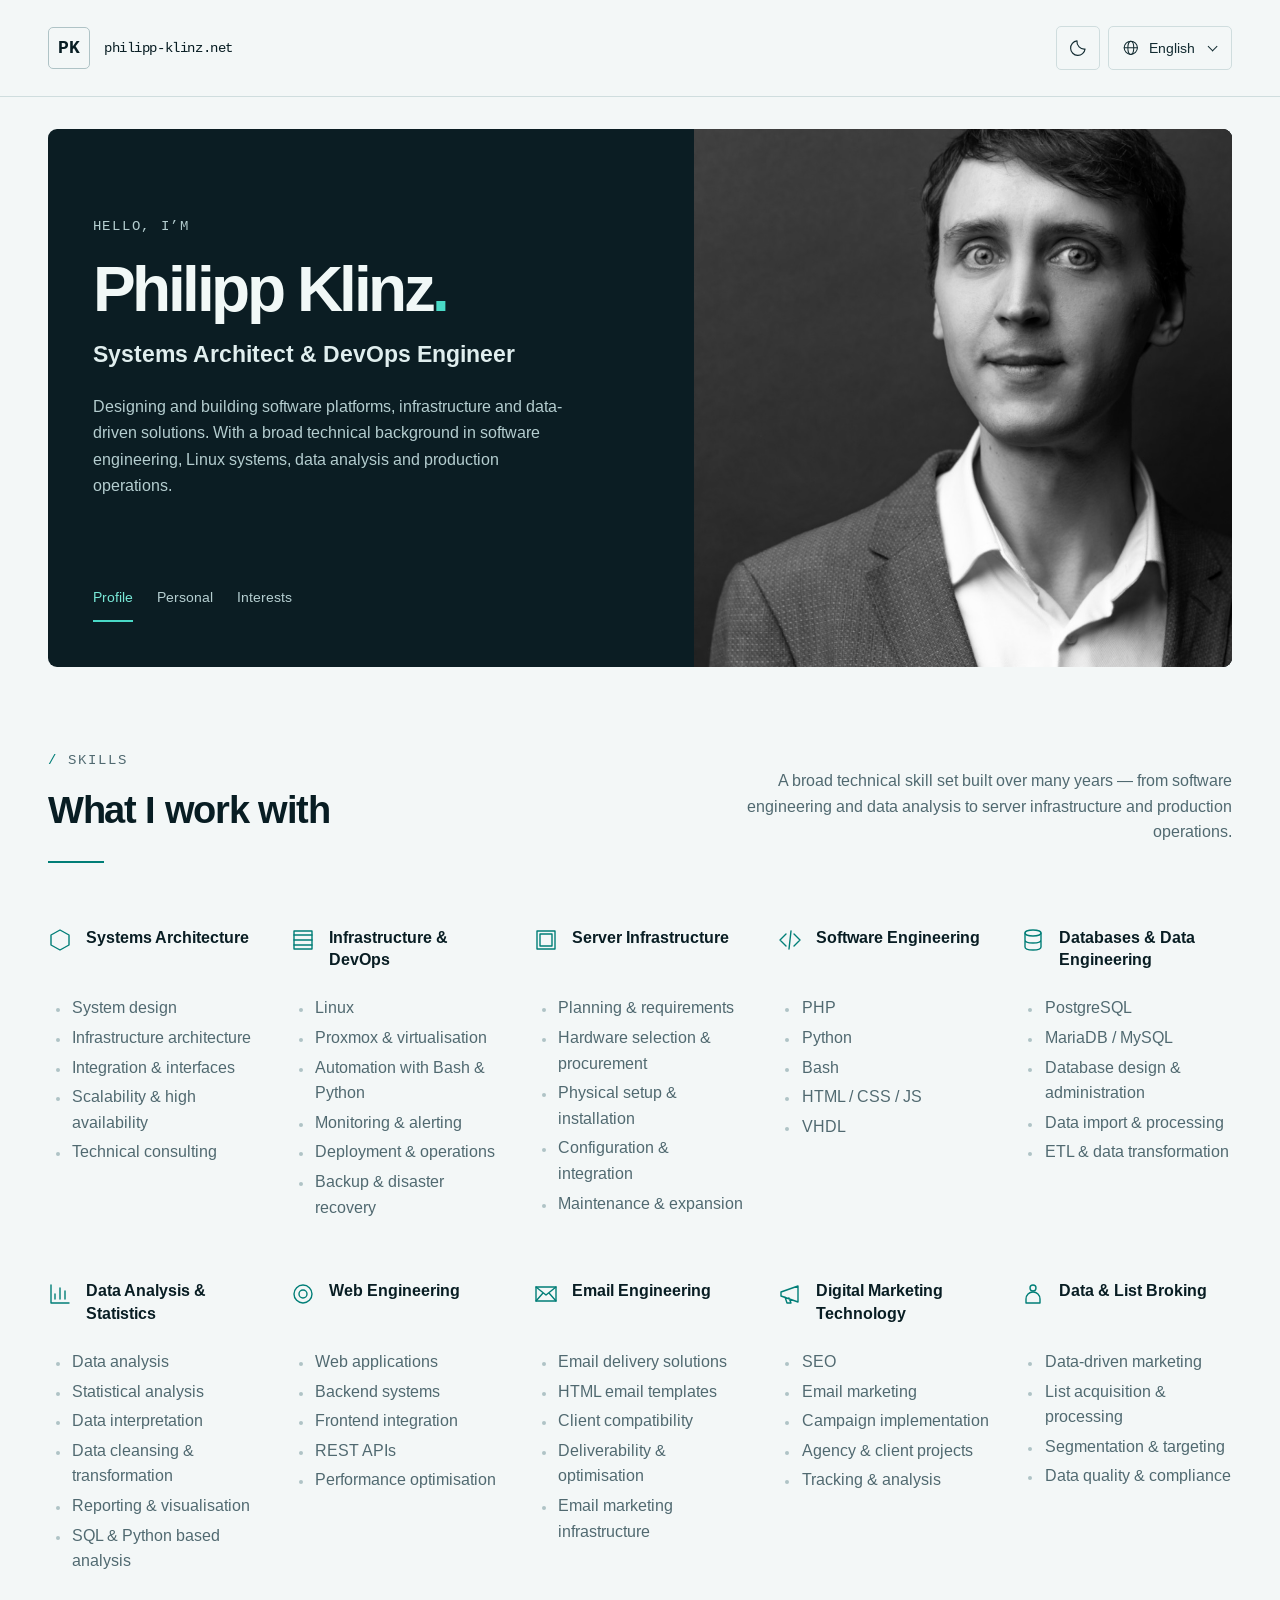
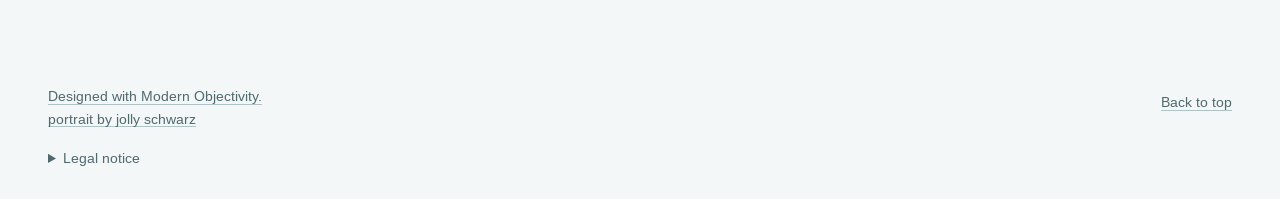
==== index.html @ 78b8dabd "Add private website disclosure and obfuscated contact email" ====
<!doctype html>
<html lang="en">
<head><meta charset="utf-8">
<meta name="viewport" content="width=device-width, initial-scale=1">
<meta name="color-scheme" content="light dark">
<title>Philipp Klinz — Skills &amp; interests</title>
<meta name="description" content="Philipp Klinz: systems architecture, software engineering, infrastructure, data and digital marketing. Skills and favourite books.">
<link rel="canonical" href="https://philipp-klinz.net/">
<link rel="alternate" hreflang="en" href="https://philipp-klinz.net/">
<link rel="alternate" hreflang="de" href="https://philipp-klinz.net/de/">
<link rel="alternate" hreflang="pl" href="https://philipp-klinz.net/pl/">
<link rel="alternate" hreflang="x-default" href="https://philipp-klinz.net/">
<meta property="og:type" content="website">
<meta property="og:title" content="Philipp Klinz — Skills &amp; interests">
<meta property="og:description" content="Philipp Klinz: systems architecture, software engineering, infrastructure, data and digital marketing. Skills and favourite books.">
<meta property="og:url" content="https://philipp-klinz.net/">
<meta property="og:image" content="https://philipp-klinz.net/assets/philipp-klinz.jpg">
<meta property="og:image:alt" content="Portrait of Philipp Klinz">
<link rel="icon" href="./assets/favicon.svg" type="image/svg+xml">
<script src="./assets/theme.86b8b26d1b50d1f6.js"></script>
<link rel="preload" href="./assets/fonts/LiberationSansWeb-Regular.latin.woff2" as="font" type="font/woff2" crossorigin>
<link rel="preload" href="./assets/fonts/LiberationSansWeb-Bold.latin.woff2" as="font" type="font/woff2" crossorigin>
<link rel="stylesheet" href="./assets/fonts/fonts.css">
<link rel="stylesheet" href="./assets/modern-objectivity.css">
<link rel="stylesheet" href="./assets/site.30e2d4eeaf09cd53.css"></head>
<body id="top">
<a class="skip-link" href="#main">Skip to content</a>
<header class="site-header">
  <div class="container header-inner">
    <a class="brand" href="#top" aria-label="Philipp Klinz"><span class="brand-mark" aria-hidden="true">PK</span><span class="brand-name">philipp-klinz.net</span></a>
    <div class="header-tools">
      <div class="utility">
        <button id="theme" class="icon-button" type="button" aria-label="Dark appearance" title="Dark appearance" aria-pressed="false" hidden><svg class="" viewBox="0 0 24 24" aria-hidden="true" fill="none" stroke="currentColor" stroke-width="1.4" stroke-linecap="round" stroke-linejoin="round"><path d="M20.5 13.2A8.7 8.7 0 0 1 10.8 3.5 8.7 8.7 0 1 0 20.5 13.2Z"/></svg></button>
        <details class="languages"><summary aria-label="Language: English"><svg class="" viewBox="0 0 24 24" aria-hidden="true" fill="none" stroke="currentColor" stroke-width="1.4" stroke-linecap="round" stroke-linejoin="round"><circle cx="12" cy="12" r="9"/><ellipse cx="12" cy="12" rx="4" ry="9"/><path d="M3 12h18"/></svg><span lang="en">English</span><span class="chevron" aria-hidden="true"></span></summary><nav class="language-options" aria-label="Language"><a class="language-link" href="./index.html?v=67f521abfc70c984" lang="en" hreflang="en" aria-current="page">English</a>
<a class="language-link" href="./de/index.html?v=67f521abfc70c984" lang="de" hreflang="de">Deutsch</a>
<a class="language-link" href="./pl/index.html?v=67f521abfc70c984" lang="pl" hreflang="pl">Polski</a></nav></details>
      </div>
    </div>
  </div>
</header>
<main id="main">
  <section class="container hero" aria-label="Philipp Klinz">
    <div class="hero-text">
      <nav class="hero-tabs" aria-label="About Philipp Klinz"><a id="tab-profile" href="#profile" data-slide="profile">Profile</a><a id="tab-books" href="#books" data-slide="books">Personal</a><a id="tab-interests" href="#interests" data-slide="interests">Interests</a></nav>
      <div class="hero-panels">
        <section id="profile" class="hero-panel" aria-labelledby="name"><p class="hero-kicker">Hello, I’m</p><h1 id="name">Philipp Klinz<span class="name-accent">.</span></h1><p class="profile-role">Systems Architect &amp; DevOps Engineer</p><p class="profile-copy">Designing and building software platforms, infrastructure and data-driven solutions. With a broad technical background in software engineering, Linux systems, data analysis and production operations.</p></section>
        <section id="books" class="hero-panel" aria-labelledby="books-title"><h2 id="books-title">Three favourite books</h2><div class="book-list"><article class="book"><p class="book-author">Richard P. Feynman</p><h3 lang="en"><a href="https://www.penguin.co.uk/books/354126/surely-youre-joking-mr-feynman-by-feynman-richard-p/9780099173311" hreflang="en" rel="external" aria-label="Surely You’re Joking, Mr. Feynman! · Penguin">Surely You’re Joking, Mr. Feynman!</a></h3></article>
<article class="book"><p class="book-author">Werner Heisenberg</p><h3 lang="en"><a href="https://www.penguin.co.uk/books/56983/physics-and-philosophy-by-werner-heisenberg-intro-paul-davies/9780141182155" hreflang="en" rel="external" aria-label="Physics and Philosophy · Penguin">Physics and Philosophy</a></h3></article>
<article class="book"><p class="book-author">Antoine de Saint-Exupéry</p><h3 lang="en"><a href="https://www.penguin.co.uk/books/57300/the-little-prince-by-saint-exupery-antoine-de/9780141185620" hreflang="en" rel="external" aria-label="The Little Prince · Penguin">The Little Prince</a></h3></article></div></section>
        <section id="interests" class="hero-panel" aria-labelledby="interests-title"><h2 id="interests-title">What I’m thinking about</h2><p class="interest-question">How do we build the world of tomorrow?</p><p class="interest-description">I’m interested in mathematics, physics, anthropology and computer science.</p></section>
      </div>
    </div>
    <figure class="hero-portrait"><img src="./assets/philipp-klinz.jpg" alt="Portrait of Philipp Klinz" width="1024" height="1024" fetchpriority="high" decoding="async"></figure>
  </section>
  <section id="skills" class="container section" aria-labelledby="skills-title">
    <div class="section-head"><div><span class="eyebrow">Skills</span><h2 id="skills-title">What I work with</h2><span class="heading-rule" aria-hidden="true"></span></div><p>A broad technical skill set built over many years — from software engineering and data analysis to server infrastructure and production operations.</p></div>
    <div class="skills-grid"><article class="skill"><div class="skill-heading"><svg class="skill-icon" viewBox="0 0 24 24" aria-hidden="true" fill="none" stroke="currentColor" stroke-width="1.4" stroke-linecap="round" stroke-linejoin="round"><path d="m12 2 9 5v10l-9 5-9-5V7Z"/></svg><h3>Systems Architecture</h3></div><ul><li>System design</li><li>Infrastructure architecture</li><li>Integration &amp; interfaces</li><li>Scalability &amp; high availability</li><li>Technical consulting</li></ul></article>
<article class="skill"><div class="skill-heading"><svg class="skill-icon" viewBox="0 0 24 24" aria-hidden="true" fill="none" stroke="currentColor" stroke-width="1.4" stroke-linecap="round" stroke-linejoin="round"><rect x="3" y="3" width="18" height="18"/><path d="M3 7h18M3 12h18M3 17h18"/></svg><h3>Infrastructure &amp; DevOps</h3></div><ul><li>Linux</li><li>Proxmox &amp; virtualisation</li><li>Automation with Bash &amp; Python</li><li>Monitoring &amp; alerting</li><li>Deployment &amp; operations</li><li>Backup &amp; disaster recovery</li></ul></article>
<article class="skill"><div class="skill-heading"><svg class="skill-icon" viewBox="0 0 24 24" aria-hidden="true" fill="none" stroke="currentColor" stroke-width="1.4" stroke-linecap="round" stroke-linejoin="round"><rect x="3" y="3" width="18" height="18"/><rect x="6" y="6" width="12" height="12"/></svg><h3>Server Infrastructure</h3></div><ul><li>Planning &amp; requirements</li><li>Hardware selection &amp; procurement</li><li>Physical setup &amp; installation</li><li>Configuration &amp; integration</li><li>Maintenance &amp; expansion</li></ul></article>
<article class="skill"><div class="skill-heading"><svg class="skill-icon" viewBox="0 0 24 24" aria-hidden="true" fill="none" stroke="currentColor" stroke-width="1.4" stroke-linecap="round" stroke-linejoin="round"><path d="m8 6-6 6 6 6m8-12 6 6-6 6m-3-15-2 18"/></svg><h3>Software Engineering</h3></div><ul><li>PHP</li><li>Python</li><li>Bash</li><li>HTML / CSS / JS</li><li>VHDL</li></ul></article>
<article class="skill"><div class="skill-heading"><svg class="skill-icon" viewBox="0 0 24 24" aria-hidden="true" fill="none" stroke="currentColor" stroke-width="1.4" stroke-linecap="round" stroke-linejoin="round"><ellipse cx="12" cy="5" rx="8" ry="3"/><path d="M4 5v14c0 4 16 4 16 0V5M4 12c0 4 16 4 16 0"/></svg><h3>Databases &amp; Data Engineering</h3></div><ul><li>PostgreSQL</li><li>MariaDB / MySQL</li><li>Database design &amp; administration</li><li>Data import &amp; processing</li><li>ETL &amp; data transformation</li></ul></article>
<article class="skill"><div class="skill-heading"><svg class="skill-icon" viewBox="0 0 24 24" aria-hidden="true" fill="none" stroke="currentColor" stroke-width="1.4" stroke-linecap="round" stroke-linejoin="round"><path d="M3 3v18h18M7 17v-5m5 5V6m5 11V9"/></svg><h3>Data Analysis &amp; Statistics</h3></div><ul><li>Data analysis</li><li>Statistical analysis</li><li>Data interpretation</li><li>Data cleansing &amp; transformation</li><li>Reporting &amp; visualisation</li><li>SQL &amp; Python based analysis</li></ul></article>
<article class="skill"><div class="skill-heading"><svg class="skill-icon" viewBox="0 0 24 24" aria-hidden="true" fill="none" stroke="currentColor" stroke-width="1.4" stroke-linecap="round" stroke-linejoin="round"><circle cx="12" cy="12" r="9"/><circle cx="12" cy="12" r="4"/></svg><h3>Web Engineering</h3></div><ul><li>Web applications</li><li>Backend systems</li><li>Frontend integration</li><li>REST APIs</li><li>Performance optimisation</li></ul></article>
<article class="skill"><div class="skill-heading"><svg class="skill-icon" viewBox="0 0 24 24" aria-hidden="true" fill="none" stroke="currentColor" stroke-width="1.4" stroke-linecap="round" stroke-linejoin="round"><rect x="2" y="5" width="20" height="14"/><path d="m2 5 10 8L22 5M2 19l7-8m13 8-7-8"/></svg><h3>Email Engineering</h3></div><ul><li>Email delivery solutions</li><li>HTML email templates</li><li>Client compatibility</li><li>Deliverability &amp; optimisation</li><li>Email marketing infrastructure</li></ul></article>
<article class="skill"><div class="skill-heading"><svg class="skill-icon" viewBox="0 0 24 24" aria-hidden="true" fill="none" stroke="currentColor" stroke-width="1.4" stroke-linecap="round" stroke-linejoin="round"><path d="m3 10 17-6v16L3 14Zm4 5 2 6h4l-2-5"/></svg><h3>Digital Marketing Technology</h3></div><ul><li>SEO</li><li>Email marketing</li><li>Campaign implementation</li><li>Agency &amp; client projects</li><li>Tracking &amp; analysis</li></ul></article>
<article class="skill"><div class="skill-heading"><svg class="skill-icon" viewBox="0 0 24 24" aria-hidden="true" fill="none" stroke="currentColor" stroke-width="1.4" stroke-linecap="round" stroke-linejoin="round"><circle cx="12" cy="6" r="3"/><path d="M5 21v-4a7 7 0 0 1 14 0v4Z"/></svg><h3>Data &amp; List Broking</h3></div><ul><li>Data-driven marketing</li><li>List acquisition &amp; processing</li><li>Segmentation &amp; targeting</li><li>Data quality &amp; compliance</li></ul></article></div>
  </section>
</main>
<footer class="container footer"><div class="footer-info"><p><a href="https://philippklinz.github.io/modern-objectivity-style/?lang=en">Designed with Modern Objectivity.</a><br><a href="https://jollyschwarz.com/" lang="en">portrait by jolly schwarz</a></p><details id="imprint" class="legal-notice"><summary>Legal notice</summary><div class="legal-copy"><p>Disclosure under § 25(5) of the Austrian Media Act (MedienG).</p><p>Media owner: Philipp Klinz<br>Place of residence: Vienna, 17th district, Austria<br>Email: <span data-email="d2ViZGlhcnJoZWFAcGhpbGlwcC1rbGluei5uZXQ=">webdiarrhea [at] philipp-klinz [dot] net</span></p><p>Private, non-commercial website. Project enquiries are handled exclusively through my employer.</p></div></details></div><nav class="footer-links" aria-label="Main navigation"><a href="#top">Back to top</a></nav></footer>
<script src="./assets/site.ab75ac2e9dfce5c9.js" defer></script>
</body>
</html>
---- assets/fonts/fonts.css ----
/* LiberationFontsWeb, SIL OFL 1.1. Upstream revision 991e89ba225875d100b5bc4048626e8b6ac93927. */
@font-face{font-family:'Liberation Sans Web';src:url('LiberationSansWeb-Regular.latin.woff2') format('woff2');font-weight:400;font-style:normal;font-display:swap;unicode-range:U+0000-00FF,U+2010,U+2013,U+2014,U+2018,U+2019,U+201A,U+201C,U+201D,U+201E,U+20AC}
@font-face{font-family:'Liberation Sans Web';src:url('LiberationSansWeb-Regular.latin-ext.woff2') format('woff2');font-weight:400;font-style:normal;font-display:swap;unicode-range:U+0100-024F,U+1E00-1EFF}
@font-face{font-family:'Liberation Sans Web';src:url('LiberationSansWeb-Bold.latin.woff2') format('woff2');font-weight:700;font-style:normal;font-display:swap;unicode-range:U+0000-00FF,U+2010,U+2013,U+2014,U+2018,U+2019,U+201A,U+201C,U+201D,U+201E,U+20AC}
@font-face{font-family:'Liberation Sans Web';src:url('LiberationSansWeb-Bold.latin-ext.woff2') format('woff2');font-weight:700;font-style:normal;font-display:swap;unicode-range:U+0100-024F,U+1E00-1EFF}
@font-face{font-family:'Liberation Mono Web';src:url('LiberationMonoWeb-Regular.latin.woff2') format('woff2');font-weight:400;font-style:normal;font-display:swap;unicode-range:U+0000-00FF,U+2010,U+2013,U+2014,U+2018,U+2019,U+201A,U+201C,U+201D,U+201E,U+20AC}
@font-face{font-family:'Liberation Mono Web';src:url('LiberationMonoWeb-Regular.latin-ext.woff2') format('woff2');font-weight:400;font-style:normal;font-display:swap;unicode-range:U+0100-024F,U+1E00-1EFF}
@font-face{font-family:'Liberation Mono Web';src:url('LiberationMonoWeb-Bold.latin.woff2') format('woff2');font-weight:700;font-style:normal;font-display:swap;unicode-range:U+0000-00FF,U+2010,U+2013,U+2014,U+2018,U+2019,U+201A,U+201C,U+201D,U+201E,U+20AC}
@font-face{font-family:'Liberation Mono Web';src:url('LiberationMonoWeb-Bold.latin-ext.woff2') format('woff2');font-weight:700;font-style:normal;font-display:swap;unicode-range:U+0100-024F,U+1E00-1EFF}
@font-face{font-family:'Liberation Serif Web';src:url('LiberationSerifWeb-Regular.latin.woff2') format('woff2');font-weight:400;font-style:normal;font-display:swap;unicode-range:U+0000-00FF,U+2010,U+2013,U+2014,U+2018,U+2019,U+201A,U+201C,U+201D,U+201E,U+20AC}
@font-face{font-family:'Liberation Serif Web';src:url('LiberationSerifWeb-Regular.latin-ext.woff2') format('woff2');font-weight:400;font-style:normal;font-display:swap;unicode-range:U+0100-024F,U+1E00-1EFF}
---- assets/modern-objectivity.css ----
/*
Modern Objectivity — Laboratory Style Kit v0.1
GPL-2.0-only • practical reference implementation, not a universal brand.
Semantic tokens are intentionally overridable for each laboratory stage.
*/
:root {
  color-scheme: light;
  --mo-font: "Liberation Sans", "DejaVu Sans", Arial, sans-serif;
  --mo-mono: "Liberation Mono", "DejaVu Sans Mono", Consolas, monospace;
  --mo-serif: "Liberation Serif", Georgia, serif;
  --mo-bg: #f3f7f7;
  --mo-surface: #ffffff;
  --mo-surface-2: #edf3f3;
  --mo-surface-3: #e3eded;
  --mo-text: #132c32;
  --mo-text-strong: #081d23;
  --mo-muted: #506970;
  --mo-border: #cfddde;
  --mo-border-strong: #afc3c6;
  --mo-accent: #007e77;
  --mo-accent-active: #00625f;
  --mo-accent-light: #d9f5ef;
  --mo-accent-glow: #13d4b8;
  --mo-focus: #0b9fbe;
  --mo-danger: #b83d42;
  --mo-danger-bg: #fff0f0;
  --mo-warning: #986213;
  --mo-warning-bg: #fff4dd;
  --mo-ok: #147b58;
  --mo-ok-bg: #e1f6eb;
  --mo-info: #285f9c;
  --mo-info-bg: #e9f3fc;
  --mo-rail: #0b1d23;
  --mo-rail-text: #e0f2f2;
  --mo-rail-muted: #94b0b5;
  --mo-shadow: 0 14px 40px rgba(12, 45, 50, .07);
  --mo-radius: 9px;
  --mo-radius-sm: 5px;
  --mo-space-1: 4px;
  --mo-space-2: 8px;
  --mo-space-3: 12px;
  --mo-space-4: 16px;
  --mo-space-5: 20px;
  --mo-space-6: 24px;
  --mo-space-8: 32px;
  --mo-space-10: 40px;
  --mo-space-12: 48px;
  --mo-page-width: 1280px;
}
[data-theme="dark"] {
  color-scheme: dark;
  --mo-bg: #08191e;
  --mo-surface: #10272d;
  --mo-surface-2: #162f35;
  --mo-surface-3: #1e3a42;
  --mo-text: #d7e8e9;
  --mo-text-strong: #f4fbfa;
  --mo-muted: #a2bac0;
  --mo-border: #2a4a52;
  --mo-border-strong: #41616b;
  --mo-accent: #49d9c6;
  --mo-accent-active: #82eee0;
  --mo-accent-light: #16443f;
  --mo-accent-glow: #5ef6dd;
  --mo-focus: #81d8ff;
  --mo-danger: #ff949b;
  --mo-danger-bg: #3c252a;
  --mo-warning: #f5ca75;
  --mo-warning-bg: #3c321f;
  --mo-ok: #7ee6b8;
  --mo-ok-bg: #173d34;
  --mo-info: #9ccaff;
  --mo-info-bg: #20354d;
  --mo-shadow: 0 16px 44px rgba(0, 0, 0, .18);
}
*, *::before, *::after { box-sizing: border-box; }
html { scroll-behavior: smooth; scroll-padding-top: 24px; }
body { margin: 0; background: var(--mo-bg); color: var(--mo-text); font: 400 15px/1.62 var(--mo-font); -webkit-font-smoothing: antialiased; }
button, input, textarea, select { font: inherit; }
button { cursor: pointer; }
a { color: var(--mo-accent); text-underline-offset: 3px; }
a:hover { color: var(--mo-accent-active); }
:focus-visible { outline: 3px solid var(--mo-focus) !important; outline-offset: 3px; }
::selection { background: var(--mo-accent); color: #fff; }
h1,h2,h3,h4,p,figure { margin-top: 0; }
h1,h2,h3,h4 { color: var(--mo-text-strong); line-height: 1.18; letter-spacing: -.028em; }
h1 { font-size: clamp(2.4rem, 5vw, 4.8rem); font-weight: 650; }
h2 { font-size: clamp(1.6rem, 2.5vw, 2.6rem); font-weight: 650; }
h3 { font-size: 1.12rem; letter-spacing: -.015em; }
p { max-width: 75ch; }
small, .mo-small { font-size: .81rem; }
.mo-mono, code, pre, kbd { font-family: var(--mo-mono); font-variant-numeric: tabular-nums; }
code { font-size: .89em; }
.mo-tabular { font-variant-numeric: tabular-nums; font-feature-settings: "tnum"; }
.mo-muted { color: var(--mo-muted); }
.mo-eyebrow, .mo-kicker { display:block; font: 700 11px/1.5 var(--mo-mono); text-transform: uppercase; letter-spacing: .13em; color: var(--mo-accent); }
.mo-kicker { margin-bottom: 12px; }
.mo-lead { font-size: clamp(1.05rem, 1.6vw, 1.3rem); line-height: 1.65; color: var(--mo-muted); max-width: 69ch; }
.mo-strong { font-weight: 700; }
.mo-rule { border: 0; border-top: 1px solid var(--mo-border); margin: 28px 0; }
.mo-sr-only { position: absolute!important; width:1px!important; height:1px!important; overflow:hidden!important; clip:rect(0,0,0,0)!important; white-space:nowrap!important; }

/* Shell / page */
.mo-shell { display:grid; grid-template-columns: 254px minmax(0,1fr); min-height:100vh; }
.mo-sidebar { background: var(--mo-rail); color: var(--mo-rail-text); padding: 28px 18px; min-width:0; position:sticky; top:0; height:100vh; overflow-y:auto; display:flex; flex-direction:column; gap:28px; }
.mo-brand { display:flex; align-items:center; gap:12px; text-decoration:none; color:var(--mo-rail-text); line-height:1.2; font-weight:700; letter-spacing:.01em; font-size:14px; }
.mo-brand:hover { color:var(--mo-rail-text); }
.mo-brand-mark { width:35px; height:35px; flex:none; display:grid; place-items:center; color:#71eedb; background:linear-gradient(135deg,#123f40,#0b232a); border:1px solid #39746f; border-radius:8px; font:700 18px var(--mo-mono); }
.mo-brand small { display:block; margin-top:3px; color:var(--mo-rail-muted); font:400 10px var(--mo-mono); letter-spacing:.08em; text-transform:uppercase; }
.mo-nav-group { margin-bottom:17px; }
.mo-nav-title { font:700 10px/1.5 var(--mo-mono); color:#7ca5a8; text-transform:uppercase; letter-spacing:.15em; padding:0 12px; margin-bottom:7px; }
.mo-nav { display:grid; gap:3px; }
.mo-nav a { display:flex; align-items:center; justify-content:space-between; gap:8px; padding:9px 12px; border-radius:6px; color:var(--mo-rail-muted); text-decoration:none; font-size:13px; transition:background .15s,color .15s; }
.mo-nav a:hover,.mo-nav a[aria-current="page"],.mo-nav a.is-active { color:#f0ffff; background:#18363c; }
.mo-nav a[aria-current="page"]::after,.mo-nav a.is-active::after { content:""; width:5px; height:5px; border-radius:50%; background:#5ae6ce; }
.mo-sidebar-foot { margin-top:auto; padding:15px 12px 0; border-top:1px solid #2d4b50; color:var(--mo-rail-muted); font:11px/1.6 var(--mo-mono); }
.mo-main { min-width:0; }
.mo-topbar { display:flex; justify-content:space-between; align-items:center; gap:16px; min-height:68px; border-bottom:1px solid var(--mo-border); padding:14px clamp(22px,4vw,56px); background:var(--mo-surface); }
.mo-topbar-path { font:12px var(--mo-mono); color:var(--mo-muted); word-break:break-word; }
.mo-topbar-path strong { color:var(--mo-text-strong); font-weight:700; }
.mo-topbar-actions { display:flex; gap:9px; align-items:center; flex-wrap:wrap; }
.mo-content { width:min(100%, var(--mo-page-width)); margin:0 auto; padding:38px clamp(20px,4vw,56px) 90px; }
.mo-section { padding-top:46px; padding-bottom:46px; border-bottom:1px solid var(--mo-border); }
.mo-section-head { display:flex; justify-content:space-between; align-items:end; gap:22px; margin-bottom:25px; }
.mo-section-head h2 { margin:0 0 7px; }
.mo-section-head p { margin:0; color:var(--mo-muted); }
.mo-hero { position:relative; isolation:isolate; overflow:hidden; background:#0b2229; border-radius:14px; padding:clamp(30px,6vw,74px); color:#e5f6f4; min-height:385px; display:flex; flex-direction:column; justify-content:center; margin-bottom:12px; }
.mo-hero::before { content:""; position:absolute; inset:0; z-index:-2; background-image:linear-gradient(rgba(111,199,192,.06) 1px,transparent 1px),linear-gradient(90deg,rgba(111,199,192,.06) 1px,transparent 1px); background-size:32px 32px; mask-image:linear-gradient(to left,black,transparent 80%); }
.mo-hero::after { content:""; position:absolute; right:-110px; top:-125px; width:490px; aspect-ratio:1; z-index:-1; background:radial-gradient(circle at 45% 45%,transparent 18%,rgba(48,235,199,.46) 18.3%,transparent 18.8%,transparent 31%,rgba(48,235,199,.24) 31.3%,transparent 31.8%,transparent 49%,rgba(48,235,199,.14) 49.3%,transparent 49.8%); transform:rotate(-18deg); }
.mo-hero h1 { color:#fff; max-width:720px; margin:18px 0 18px; letter-spacing:-.055em; }
.mo-hero p { color:#b1d3d5; font-size:18px; max-width:590px; }
.mo-hero .mo-eyebrow { color:#64e8d1; }
.mo-hero-actions { display:flex; gap:10px; flex-wrap:wrap; margin-top:17px; }

/* Layout */
.mo-grid { display:grid; gap:16px; }
.mo-grid-2 { grid-template-columns:repeat(2,minmax(0,1fr)); }
.mo-grid-3 { grid-template-columns:repeat(3,minmax(0,1fr)); }
.mo-grid-4 { grid-template-columns:repeat(4,minmax(0,1fr)); }
.mo-flex { display:flex; align-items:center; gap:12px; }
.mo-between { display:flex; align-items:center; justify-content:space-between; gap:12px; }
.mo-wrap { flex-wrap:wrap; }
.mo-stack { display:grid; gap:14px; }
.mo-panel, .mo-card { background:var(--mo-surface); border:1px solid var(--mo-border); border-radius:var(--mo-radius); }
.mo-panel { padding:24px; }
.mo-card { padding:22px; box-shadow:var(--mo-shadow); }
.mo-card-head { display:flex; justify-content:space-between; align-items:center; gap:12px; margin-bottom:15px; }
.mo-card-head h3 { margin:0; }
.mo-stat { display:flex; flex-direction:column; gap:5px; min-width:0; }
.mo-stat-value { font:650 clamp(1.6rem,2.6vw,2.4rem)/1.13 var(--mo-mono); color:var(--mo-text-strong); letter-spacing:-.055em; }
.mo-stat-label { font-size:12px; color:var(--mo-muted); }
.mo-stat-foot { font:11px var(--mo-mono); color:var(--mo-accent); margin-top:8px; }

/* Controls */
.mo-btn { display:inline-flex; align-items:center; justify-content:center; gap:8px; appearance:none; padding:10px 15px; min-height:39px; color:var(--mo-text); background:var(--mo-surface); border:1px solid var(--mo-border-strong); border-radius:var(--mo-radius-sm); font:700 12px/1.3 var(--mo-font); text-decoration:none; transition:background .13s,border-color .13s,transform .13s; white-space:nowrap; }
.mo-btn:hover { background:var(--mo-surface-2); color:var(--mo-text-strong); border-color:var(--mo-accent); }
.mo-btn:active { transform:translateY(1px); }
.mo-btn:disabled { opacity:.48; cursor:not-allowed; transform:none; }
.mo-btn-primary { color:#fff; background:#007e77; border-color:#007e77; }
.mo-btn-primary:hover { color:#fff; background:#00635e; border-color:#00635e; }
.mo-btn-quiet { background:transparent; border-color:transparent; }
.mo-btn-quiet:hover { background:var(--mo-surface-2); }
.mo-btn-danger { color:var(--mo-danger); border-color:var(--mo-danger); }
.mo-btn-sm { min-height:32px; padding:7px 11px; font-size:11px; }
.mo-btn-lg { min-height:47px; padding:12px 21px; }
.mo-btn-on-dark { background:#1a494a; color:#e9fffc; border-color:#3d817b; }
.mo-btn-on-dark:hover { background:#23605f; border-color:#69d7ca; color:#fff; }
.mo-field { display:grid; gap:7px; min-width:0; }
.mo-field-label { font-size:12px; font-weight:700; color:var(--mo-text-strong); }
.mo-field-help { font-size:11px; color:var(--mo-muted); }
.mo-input,.mo-select,.mo-textarea { width:100%; min-height:41px; border:1px solid var(--mo-border-strong); border-radius:var(--mo-radius-sm); background:var(--mo-surface); color:var(--mo-text-strong); padding:9px 11px; outline:none; }
.mo-input::placeholder,.mo-textarea::placeholder { color:var(--mo-muted); opacity:.85; }
.mo-input:focus,.mo-select:focus,.mo-textarea:focus { border-color:var(--mo-accent); box-shadow:0 0 0 3px var(--mo-accent-light); }
.mo-input:disabled,.mo-select:disabled { opacity:.55; }
.mo-input[aria-invalid="true"] { border-color:var(--mo-danger); }
.mo-textarea { min-height:106px; resize:vertical; }
.mo-check { display:inline-flex; align-items:center; gap:9px; color:var(--mo-text); font-size:13px; cursor:pointer; }
.mo-check input { accent-color:var(--mo-accent); width:17px; height:17px; }
.mo-range { width:100%; accent-color:var(--mo-accent); cursor:pointer; }
.mo-switch { display:inline-flex; align-items:center; gap:10px; font-size:12px; cursor:pointer; }
.mo-switch input { appearance:none; width:38px; height:22px; border-radius:30px; border:1px solid var(--mo-border-strong); background:var(--mo-surface-3); position:relative; transition:background .15s; }
.mo-switch input::after { content:""; width:16px; height:16px; top:2px; left:2px; border-radius:50%; position:absolute; background:var(--mo-muted); transition:transform .15s, background .15s; }
.mo-switch input:checked { background:var(--mo-accent); border-color:var(--mo-accent); }
.mo-switch input:checked::after { transform:translateX(16px); background:#fff; }
.mo-switch input:focus-visible { outline:3px solid var(--mo-focus); outline-offset:2px; }

/* Status, notes, progress */
.mo-badge { display:inline-flex; gap:7px; align-items:center; min-height:23px; padding:2px 8px; font:700 10px/1.4 var(--mo-mono); text-transform:uppercase; letter-spacing:.045em; border:1px solid var(--mo-border); border-radius:4px; color:var(--mo-muted); background:var(--mo-surface-2); }
.mo-badge::before { content:""; width:6px; height:6px; border-radius:50%; background:currentColor; }
.mo-badge-success { color:var(--mo-ok); border-color:color-mix(in srgb,var(--mo-ok) 25%,var(--mo-border)); background:var(--mo-ok-bg); }
.mo-badge-warning { color:var(--mo-warning); border-color:color-mix(in srgb,var(--mo-warning) 25%,var(--mo-border)); background:var(--mo-warning-bg); }
.mo-badge-danger { color:var(--mo-danger); border-color:color-mix(in srgb,var(--mo-danger) 25%,var(--mo-border)); background:var(--mo-danger-bg); }
.mo-badge-info { color:var(--mo-info); border-color:color-mix(in srgb,var(--mo-info) 25%,var(--mo-border)); background:var(--mo-info-bg); }
.mo-note { display:flex; align-items:flex-start; gap:13px; padding:14px 16px; border-left:3px solid var(--mo-accent); background:var(--mo-accent-light); color:var(--mo-text); border-radius:0 var(--mo-radius-sm) var(--mo-radius-sm) 0; font-size:13px; }
.mo-note-warning { border-color:var(--mo-warning); background:var(--mo-warning-bg); }
.mo-note-danger { border-color:var(--mo-danger); background:var(--mo-danger-bg); }
.mo-progress { height:6px; width:100%; overflow:hidden; border-radius:10px; background:var(--mo-surface-3); }
.mo-progress > span { display:block; height:100%; border-radius:10px; background:var(--mo-accent); transition:width .25s ease; }
.mo-meter { display:grid; gap:8px; }
.mo-meter-label { display:flex; justify-content:space-between; font:11px var(--mo-mono); gap:8px; color:var(--mo-muted); }
.mo-meter-label strong { color:var(--mo-text-strong); }

/* Tabs */
.mo-tabs { display:flex; gap:4px; flex-wrap:wrap; border-bottom:1px solid var(--mo-border); margin-bottom:19px; }
.mo-tab { appearance:none; background:transparent; border:0; border-bottom:2px solid transparent; color:var(--mo-muted); padding:10px 15px 12px; margin-bottom:-1px; font:700 12px var(--mo-font); }
.mo-tab[aria-selected="true"] { color:var(--mo-accent); border-bottom-color:var(--mo-accent); }
.mo-tab:hover { color:var(--mo-text-strong); background:var(--mo-surface-2); }
[role="tabpanel"][hidden] { display:none!important; }

/* Tables and data */
.mo-table-wrap { width:100%; overflow-x:auto; border:1px solid var(--mo-border); border-radius:var(--mo-radius); background:var(--mo-surface); }
.mo-table { border-collapse:collapse; width:100%; min-width:550px; font-size:12px; font-variant-numeric:tabular-nums; }
.mo-table th { text-align:left; font:700 10px/1.4 var(--mo-mono); color:var(--mo-muted); text-transform:uppercase; letter-spacing:.06em; background:var(--mo-surface-2); padding:13px 15px; border-bottom:1px solid var(--mo-border); white-space:nowrap; }
.mo-table td { padding:13px 15px; border-bottom:1px solid var(--mo-border); vertical-align:middle; color:var(--mo-text); }
.mo-table tbody tr:last-child td { border-bottom:0; }
.mo-table tbody tr:hover { background:var(--mo-surface-2); }
.mo-table td.mo-num, .mo-table th.mo-num { text-align:right; font-family:var(--mo-mono); }
.mo-table td strong { color:var(--mo-text-strong); }
.mo-table-muted { color:var(--mo-muted); }
.mo-positive { color:var(--mo-ok); }
.mo-negative { color:var(--mo-danger); }

/* Visual media */
.mo-chart { position:relative; min-height:180px; width:100%; border:1px solid var(--mo-border); border-radius:var(--mo-radius); overflow:hidden; background:var(--mo-surface); }
.mo-chart svg { display:block; width:100%; height:auto; }
.mo-chart-grid { stroke:var(--mo-border); stroke-width:1; }
.mo-chart-line { stroke:var(--mo-accent); stroke-width:2.4; fill:none; vector-effect:non-scaling-stroke; }
.mo-chart-area { fill:var(--mo-accent); fill-opacity:.10; }
.mo-chart-label { fill:var(--mo-muted); font:10px var(--mo-mono); }
.mo-code { border:1px solid var(--mo-border); background:var(--mo-surface-2); border-radius:var(--mo-radius); overflow:auto; padding:20px; font:12px/1.7 var(--mo-mono); color:var(--mo-text); white-space:pre; tab-size:2; }
.mo-swatch { overflow:hidden; border:1px solid var(--mo-border); border-radius:var(--mo-radius); background:var(--mo-surface); }
.mo-swatch-fill { height:81px; }
.mo-swatch-caption { padding:11px 12px; display:grid; gap:3px; }
.mo-swatch-caption strong { font-size:12px; }
.mo-swatch-caption code { font-size:11px; color:var(--mo-muted); }
.mo-steps { list-style:none; padding:0; margin:0; display:grid; gap:9px; }
.mo-steps li { display:flex; align-items:flex-start; gap:14px; font-size:13px; }
.mo-steps li span:first-child { width:30px; height:30px; background:var(--mo-accent-light); color:var(--mo-accent); font:700 11px var(--mo-mono); display:grid; place-items:center; border-radius:5px; flex:none; }
.mo-toast { position:fixed; z-index:100; right:25px; bottom:25px; border:1px solid var(--mo-border-strong); border-left:4px solid var(--mo-accent); border-radius:6px; background:var(--mo-surface); color:var(--mo-text-strong); box-shadow:var(--mo-shadow); padding:15px 19px; max-width:min(360px,calc(100vw - 30px)); font-size:13px; }
.mo-toast[hidden] { display:none; }
.mo-placeholder { border:1px dashed var(--mo-border-strong); border-radius:var(--mo-radius); padding:25px; text-align:center; color:var(--mo-muted); }
.mo-tag { font:700 10px var(--mo-mono); padding:4px 7px; border-radius:4px; background:var(--mo-surface-2); border:1px solid var(--mo-border); color:var(--mo-muted); }
.mo-mark { color:var(--mo-accent); }

/* Responsive */
@media (max-width:1100px) { .mo-grid-4 {grid-template-columns:repeat(2,minmax(0,1fr))} }
@media (max-width:900px) {
  .mo-shell { display:block; }
  .mo-sidebar { position:relative; height:auto; padding:14px 18px; gap:12px; }
  .mo-sidebar nav { display:flex; gap:12px; overflow:auto; scrollbar-width:thin; }
  .mo-nav-group { margin:0; flex:none; }
  .mo-nav-title,.mo-sidebar-foot { display:none; }
  .mo-nav { display:flex; }
  .mo-nav a {white-space:nowrap; padding:7px 10px}
  .mo-topbar {padding:14px 20px}
  .mo-content {padding:24px 18px 70px}
  .mo-section {padding:34px 0}
}
@media (max-width:640px) {
  .mo-grid-2,.mo-grid-3,.mo-grid-4 {grid-template-columns:1fr}
  .mo-section-head {display:block}
  .mo-section-head > :last-child {margin-top:13px}
  .mo-topbar {align-items:start;flex-wrap:wrap}
  .mo-panel,.mo-card {padding:17px}
  .mo-hero {min-height:360px; padding:28px 22px}
  .mo-hero::after {right:-220px}
  .mo-stat-value {font-size:2rem}
}
@media (prefers-reduced-motion:reduce) {
  html {scroll-behavior:auto}
  *,*::before,*::after { animation-duration:.01ms!important; animation-iteration-count:1!important; transition-duration:.01ms!important; }
}
---- assets/site.30e2d4eeaf09cd53.css ----
/* Personal website stage for the local Modern Objectivity reference stylesheet. */
:root { --mo-font: "Liberation Sans Web", "Liberation Sans", Arial, sans-serif; --mo-mono: "Liberation Mono Web", "Liberation Mono", Consolas, monospace; --mo-serif: "Liberation Serif Web", "Liberation Serif", Georgia, serif; }
html { scroll-padding-top: 6.5rem; }
body { font-size: 1rem; line-height: 1.6; }
[hidden] { display: none !important; }
a, button, summary { -webkit-tap-highlight-color: transparent; }
a { text-decoration-thickness: 1px; }
button, summary, a { touch-action: manipulation; }
.container { width: min(1480px, calc(100% - 6rem)); margin-inline: auto; }
.skip-link { position: fixed; top: .75rem; left: .75rem; padding: .75rem 1rem; z-index: 100; background: var(--mo-surface); transform: translateY(-180%); }
.skip-link:focus { transform: translateY(0); }
.site-header { border-bottom: 1px solid var(--mo-border); background: var(--mo-bg); }
.header-inner { display: flex; align-items: center; justify-content: space-between; gap: 1.5rem; min-height: 6rem; }
.brand { color: var(--mo-text-strong); display: inline-flex; gap: .875rem; align-items: center; text-decoration: none; }
.brand-mark { display: grid; place-items: center; width: 2.625rem; height: 2.625rem; border: 1px solid var(--mo-border-strong); font: 700 1.125rem var(--mo-mono); border-radius: var(--mo-radius-sm); }
.brand-name { font: .875rem var(--mo-mono); letter-spacing: -.03em; }
.header-tools { display: flex; align-items: center; gap: 1.75rem; }
.utility { display: flex; gap: .5rem; align-items: center; }
.icon-button { display: grid; place-items: center; width: 2.75rem; height: 2.75rem; background: transparent; color: var(--mo-text); border: 1px solid var(--mo-border); border-radius: var(--mo-radius-sm); }
.icon-button svg { width: 1.25rem; height: 1.25rem; }
.icon-button[aria-pressed="true"] { color: var(--mo-accent); background: var(--mo-accent-light); border-color: var(--mo-accent); }
.languages { position: relative; }
.languages summary { display: flex; align-items: center; gap: .6rem; cursor: pointer; min-height: 2.75rem; padding: .5rem .8rem; font-size: .875rem; border: 1px solid var(--mo-border); border-radius: var(--mo-radius-sm); list-style: none; }
.languages summary::-webkit-details-marker { display: none; }
.languages summary svg { width: 1.1rem; height: 1.1rem; flex: none; }
.chevron { width: .45rem; height: .45rem; border-right: 1.5px solid currentColor; border-bottom: 1.5px solid currentColor; transform: rotate(45deg); margin: -.2rem .15rem 0 .25rem; }
.languages[open] .chevron { transform: rotate(225deg); margin-top: .2rem; }
.language-options { position: absolute; z-index: 20; right: 0; top: calc(100% + .5rem); min-width: 12rem; padding: .5rem; border: 1px solid var(--mo-border); border-radius: var(--mo-radius); background: var(--mo-surface); box-shadow: var(--mo-shadow); }
.language-link { display: block; padding: .625rem .75rem; text-decoration: none; color: var(--mo-text); border-radius: var(--mo-radius-sm); }
.language-link:hover, .language-link[aria-current="page"] { color: var(--mo-accent); background: var(--mo-accent-light); }
.hero { margin-top: 2rem; display: grid; grid-template-columns: 1.2fr 1fr; overflow: hidden; border-radius: var(--mo-radius); background: var(--mo-rail); color: var(--mo-rail-text); }
.hero-text { min-width: 0; padding: clamp(2rem, 3.5vw, 3.5rem); display: grid; grid-template-rows: 1fr auto; gap: 2rem; }
.hero h1 { font-size: clamp(2.75rem, 5vw, 5.5rem); line-height: 1.02; letter-spacing: -.055em; color: #f1f8f7; font-weight: 700; margin: 0 0 1rem; }
.hero .name-accent { color: #49d9c6; display: inline; }
.hero-kicker, .hero-panel h2 { margin: 0 0 1.25rem; font: 400 .875rem/1.5 var(--mo-mono); letter-spacing: .12em; text-transform: uppercase; color: #b5ced0; }
.profile-role { color: #e0eeee; font-size: clamp(1.125rem, 1.8vw, 1.5rem); line-height: 1.35; font-weight: 700; margin: 0 0 1.5rem; }
.profile-copy, .interest-description { color: #b5ced0; font-size: 1rem; line-height: 1.65; margin: 0; max-width: 54ch; }
.hero-tabs { grid-row: 2; display: flex; flex-wrap: wrap; gap: .5rem 1.5rem; align-items: center; }
.hero-tabs a { color: #b5ced0; padding-block: .75rem; font-size: .875rem; text-decoration: none; border-bottom: 2px solid transparent; }
.hero-tabs a:hover { color: #f1f8f7; }
.hero-tabs a[aria-selected="true"] { color: #79e8d7; border-bottom-color: #49d9c6; }
.hero :focus-visible { outline-color: #81d8ff !important; }
.hero-panels { grid-row: 1; min-width: 0; align-self: center; }
.hero-panel { min-width: 0; }
.hero:not(.is-enhanced) .hero-panel + .hero-panel { margin-top: 2.5rem; padding-top: 2.5rem; border-top: 1px solid #2a4a52; }
.hero.is-enhanced .hero-panels { display: grid; }
.hero.is-enhanced .hero-panel { grid-area: 1 / 1; align-self: start; }
.hero.is-enhanced .hero-panel[aria-hidden="true"] { visibility: hidden; pointer-events: none; }
.hero.is-enhanced .hero-panel.is-active { animation: panel-enter .16s ease-out; }
.interest-question { color: #f1f8f7; font-size: clamp(1.75rem, 2.8vw, 2.625rem); line-height: 1.2; letter-spacing: -.025em; font-weight: 700; margin: 0 0 1.5rem; max-width: 24ch; }
@keyframes panel-enter { from { opacity: 0; } to { opacity: 1; } }
.hero-portrait { margin: 0; align-self: stretch; display: flex; background: #262628; }
.hero-portrait img { width: 100%; height: 100%; aspect-ratio: 1; object-fit: cover; display: block; filter: grayscale(1); }
.hero:not(.is-enhanced) .hero-portrait { align-self: start; }
.section { padding-block: clamp(4rem, 6.5vw, 7rem); }
.section-head { display: grid; grid-template-columns: 1fr 1fr; column-gap: 5rem; align-items: center; margin-bottom: 4rem; }
.eyebrow { display: block; margin: 0 0 1rem; color: var(--mo-muted); font: .875rem/1.5 var(--mo-mono); text-transform: uppercase; letter-spacing: .14em; }
.eyebrow::before { content: '/ '; color: var(--mo-accent); }
.section h2 { font-size: clamp(2rem, 3vw, 3rem); margin: 0; letter-spacing: -.035em; }
.section-head p { margin: 0; color: var(--mo-muted); max-width: 56ch; text-align: right; justify-self: end; }
.heading-rule { display: block; height: 2px; width: 3.5rem; margin-top: 1.75rem; background: var(--mo-accent); }
.skills-grid { display: grid; grid-template-columns: repeat(5, minmax(0,1fr)); gap: 3.5rem 2rem; }
.skill { min-width: 0; }
.skill-heading { display: flex; align-items: flex-start; gap: .875rem; min-height: 3.5rem; margin-bottom: .8rem; }
.skill-icon { width: 1.5rem; height: 1.5rem; flex: none; color: var(--mo-accent); margin-top: .1rem; }
.skill h3 { margin: 0; font-size: 1rem; line-height: 1.4; font-weight: 700; letter-spacing: 0; overflow-wrap: anywhere; }
.skill ul { list-style: disc; margin: 0; padding-left: 1.35rem; color: var(--mo-muted); }
.skill li { padding-left: .15rem; margin-bottom: .25rem; font-size: 1rem; overflow-wrap: anywhere; }
.skill li::marker { color: var(--mo-border-strong); font-size: .75em; }
.book-list { display: grid; gap: 1.25rem; }
.book { min-width: 0; }
.book-author { color: #b5ced0; font: .875rem/1.5 var(--mo-font); margin: 0 0 .25rem; }
.book h3 { font: 400 1.125rem/1.5 var(--mo-font); letter-spacing: 0; margin: 0; overflow-wrap: anywhere; }
.book a { color: #d4e4e5; text-decoration-color: #55777c; text-underline-offset: .2em; }
.book a:hover { color: #79e8d7; text-decoration-color: currentColor; }
.footer { padding-block: 1.5rem; display: flex; align-items: flex-start; justify-content: space-between; gap: 2rem; }
.footer p { margin: 0; font-size: .875rem; color: var(--mo-muted); }
.footer-links { display: flex; flex-wrap: wrap; gap: 1rem 1.5rem; font-size: .875rem; }
.footer a { padding-block: .35rem; color: var(--mo-muted); text-decoration-color: var(--mo-border-strong); }
.footer a:hover { color: var(--mo-accent); }
.footer-info { min-width: 0; }
.legal-notice { margin-top: .75rem; max-width: 42rem; font-size: .875rem; color: var(--mo-muted); }
.legal-notice summary { cursor: pointer; padding-block: .35rem; }
.legal-notice summary:hover { color: var(--mo-accent); }
.legal-copy { padding-block: .5rem; display: grid; gap: .5rem; }
.legal-copy p { overflow-wrap: anywhere; }
.not-found { padding-block: 4rem; }
.not-found article { border-top: 1px solid var(--mo-border); padding-block: 2rem; max-width: 70ch; }
.not-found h2 { font-size: 1.75rem; }
@media (min-width: 1600px) { .skills-grid { gap: 4rem 2.5rem; } }
@media (max-width: 1190px) {
  .container { width: calc(100% - 4rem); }
  .skills-grid { grid-template-columns: repeat(3, minmax(0,1fr)); }
  .hero-text { padding: 2.5rem; }
  .section-head { column-gap: 3rem; }
}
@media (max-width: 800px) {
  .container { width: calc(100% - 3rem); }
  .header-inner { flex-wrap: wrap; padding-block: 1rem; gap: .75rem; }
  .brand-name { display: none; }
  .header-tools { gap: 1rem; }
  .hero { grid-template-columns: 1.2fr 1fr; }
  .hero-text { padding: 2rem; }
  .hero h1 { font-size: clamp(2.5rem, 6vw, 3.75rem); }
  .hero-tabs { gap: .25rem 1rem; }
  .skills-grid { grid-template-columns: repeat(2, minmax(0,1fr)); gap: 2.5rem; }
  .section-head { grid-template-columns: 1fr; gap: 1.75rem; margin-bottom: 3rem; }
  .section-head p { max-width: 65ch; }
}
@media (max-width: 700px) {
  .hero { grid-template-columns: 1fr; }
  .hero-portrait img { height: auto; width: 100%; }
}
@media (max-width: 540px) {
  html { scroll-padding-top: 1.5rem; }
  .container { width: calc(100% - 2rem); }
  .header-inner { gap: .5rem; }
  .brand-mark { width: 2.25rem; height: 2.25rem; font-size: 1rem; }
  .header-tools { flex: 1; justify-content: flex-end; flex-wrap: wrap; gap: .5rem .75rem; }
  .languages summary { padding-inline: .5rem; gap: .35rem; }
  .languages summary > svg { display: none; }
  .icon-button { width: 2.5rem; }
  .hero { margin-top: 1rem; }
  .hero-text { padding: 2rem 1.5rem; }
  .hero h1 { font-size: clamp(2.5rem, 11vw, 3.5rem); }
  .skills-grid { grid-template-columns: 1fr; gap: 2rem; }
  .skill-heading { min-height: 0; margin-bottom: .8rem; }
  .skill ul { margin-left: 2.35rem; }
  .section { padding-block: 3.5rem; }
  .footer { flex-direction: column; gap: .75rem; }
}
@media (prefers-reduced-motion: reduce) {
  html { scroll-behavior: auto; }
  *, *::before, *::after { transition: none !important; animation: none !important; }
}
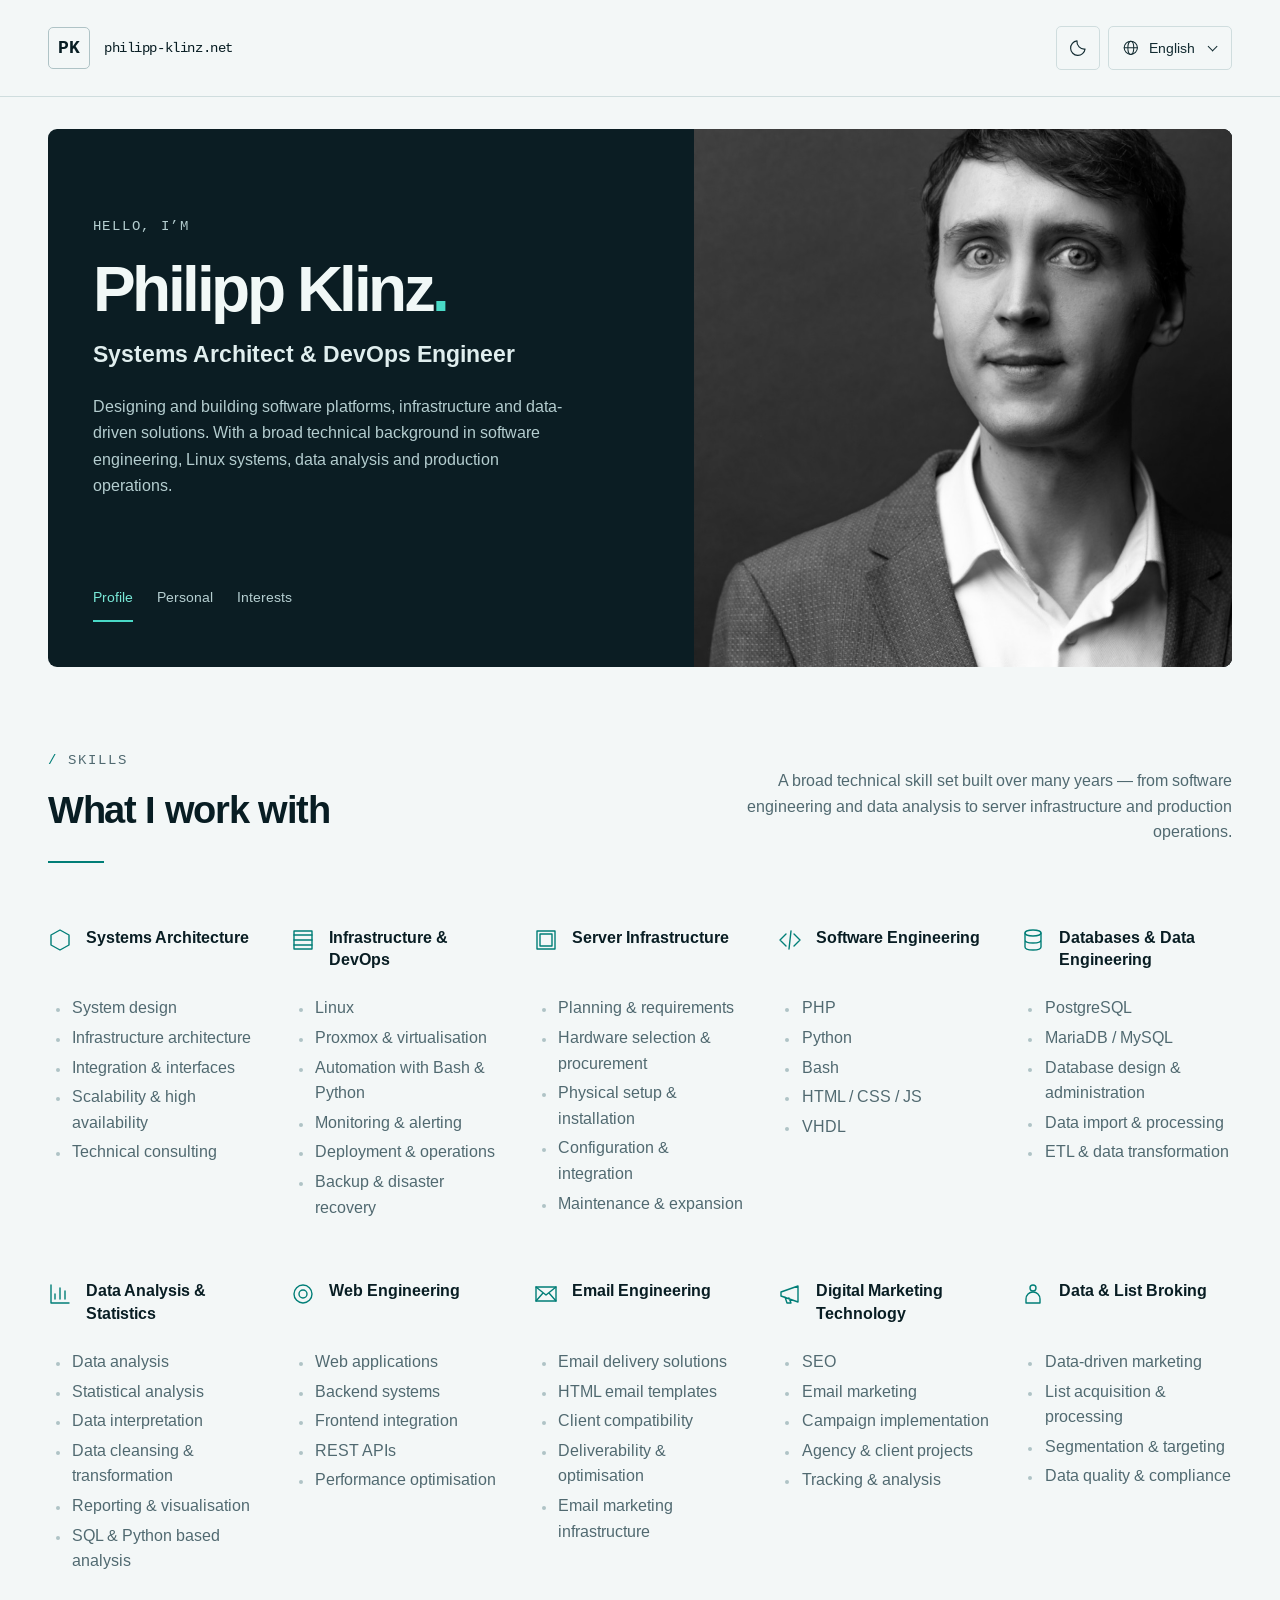
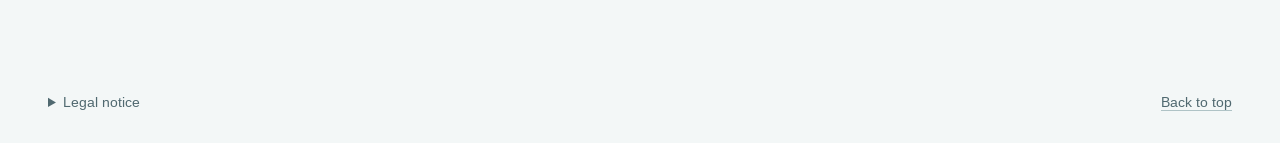
==== commit 6948f189: "Localise portrait credit and move both credits into the legal notice" ====
--- a/index.html
+++ b/index.html
@@ -22,7 +22,7 @@
 <link rel="preload" href="./assets/fonts/LiberationSansWeb-Bold.latin.woff2" as="font" type="font/woff2" crossorigin>
 <link rel="stylesheet" href="./assets/fonts/fonts.css">
 <link rel="stylesheet" href="./assets/modern-objectivity.css">
-<link rel="stylesheet" href="./assets/site.30e2d4eeaf09cd53.css"></head>
+<link rel="stylesheet" href="./assets/site.973d4219ccae1b1f.css"></head>
 <body id="top">
 <a class="skip-link" href="#main">Skip to content</a>
 <header class="site-header">
@@ -31,9 +31,9 @@
     <div class="header-tools">
       <div class="utility">
         <button id="theme" class="icon-button" type="button" aria-label="Dark appearance" title="Dark appearance" aria-pressed="false" hidden><svg class="" viewBox="0 0 24 24" aria-hidden="true" fill="none" stroke="currentColor" stroke-width="1.4" stroke-linecap="round" stroke-linejoin="round"><path d="M20.5 13.2A8.7 8.7 0 0 1 10.8 3.5 8.7 8.7 0 1 0 20.5 13.2Z"/></svg></button>
-        <details class="languages"><summary aria-label="Language: English"><svg class="" viewBox="0 0 24 24" aria-hidden="true" fill="none" stroke="currentColor" stroke-width="1.4" stroke-linecap="round" stroke-linejoin="round"><circle cx="12" cy="12" r="9"/><ellipse cx="12" cy="12" rx="4" ry="9"/><path d="M3 12h18"/></svg><span lang="en">English</span><span class="chevron" aria-hidden="true"></span></summary><nav class="language-options" aria-label="Language"><a class="language-link" href="./index.html?v=67f521abfc70c984" lang="en" hreflang="en" aria-current="page">English</a>
-<a class="language-link" href="./de/index.html?v=67f521abfc70c984" lang="de" hreflang="de">Deutsch</a>
-<a class="language-link" href="./pl/index.html?v=67f521abfc70c984" lang="pl" hreflang="pl">Polski</a></nav></details>
+        <details class="languages"><summary aria-label="Language: English"><svg class="" viewBox="0 0 24 24" aria-hidden="true" fill="none" stroke="currentColor" stroke-width="1.4" stroke-linecap="round" stroke-linejoin="round"><circle cx="12" cy="12" r="9"/><ellipse cx="12" cy="12" rx="4" ry="9"/><path d="M3 12h18"/></svg><span lang="en">English</span><span class="chevron" aria-hidden="true"></span></summary><nav class="language-options" aria-label="Language"><a class="language-link" href="./index.html?v=ac4c30b6cc0adabd" lang="en" hreflang="en" aria-current="page">English</a>
+<a class="language-link" href="./de/index.html?v=ac4c30b6cc0adabd" lang="de" hreflang="de">Deutsch</a>
+<a class="language-link" href="./pl/index.html?v=ac4c30b6cc0adabd" lang="pl" hreflang="pl">Polski</a></nav></details>
       </div>
     </div>
   </div>
@@ -66,7 +66,15 @@
 <article class="skill"><div class="skill-heading"><svg class="skill-icon" viewBox="0 0 24 24" aria-hidden="true" fill="none" stroke="currentColor" stroke-width="1.4" stroke-linecap="round" stroke-linejoin="round"><circle cx="12" cy="6" r="3"/><path d="M5 21v-4a7 7 0 0 1 14 0v4Z"/></svg><h3>Data &amp; List Broking</h3></div><ul><li>Data-driven marketing</li><li>List acquisition &amp; processing</li><li>Segmentation &amp; targeting</li><li>Data quality &amp; compliance</li></ul></article></div>
   </section>
 </main>
-<footer class="container footer"><div class="footer-info"><p><a href="https://philippklinz.github.io/modern-objectivity-style/?lang=en">Designed with Modern Objectivity.</a><br><a href="https://jollyschwarz.com/" lang="en">portrait by jolly schwarz</a></p><details id="imprint" class="legal-notice"><summary>Legal notice</summary><div class="legal-copy"><p>Disclosure under § 25(5) of the Austrian Media Act (MedienG).</p><p>Media owner: Philipp Klinz<br>Place of residence: Vienna, 17th district, Austria<br>Email: <span data-email="d2ViZGlhcnJoZWFAcGhpbGlwcC1rbGluei5uZXQ=">webdiarrhea [at] philipp-klinz [dot] net</span></p><p>Private, non-commercial website. Project enquiries are handled exclusively through my employer.</p></div></details></div><nav class="footer-links" aria-label="Main navigation"><a href="#top">Back to top</a></nav></footer>
+<footer class="container footer">
+  <details id="imprint" class="legal-notice"><summary>Legal notice</summary><div class="legal-copy">
+    <p>Disclosure under § 25(5) of the Austrian Media Act (MedienG).</p>
+    <p>Media owner: Philipp Klinz<br>Place of residence: Vienna, 17th district, Austria<br>Email: <span data-email="d2ViZGlhcnJoZWFAcGhpbGlwcC1rbGluei5uZXQ=">webdiarrhea [at] philipp-klinz [dot] net</span></p>
+    <p>Private, non-commercial website. Project enquiries are handled exclusively through my employer.</p>
+    <p><a href="https://philippklinz.github.io/modern-objectivity-style/?lang=en">Designed with Modern Objectivity.</a><br><a href="https://jollyschwarz.com/">Portrait by Jolly Schwarz</a></p>
+  </div></details>
+  <nav class="footer-links" aria-label="Main navigation"><a href="#top">Back to top</a></nav>
+</footer>
 <script src="./assets/site.ab75ac2e9dfce5c9.js" defer></script>
 </body>
 </html>
--- a/assets/site.973d4219ccae1b1f.css
+++ b/assets/site.973d4219ccae1b1f.css
@@ -0,0 +1,134 @@
+/* Personal website stage for the local Modern Objectivity reference stylesheet. */
+:root { --mo-font: "Liberation Sans Web", "Liberation Sans", Arial, sans-serif; --mo-mono: "Liberation Mono Web", "Liberation Mono", Consolas, monospace; --mo-serif: "Liberation Serif Web", "Liberation Serif", Georgia, serif; }
+html { scroll-padding-top: 6.5rem; }
+body { font-size: 1rem; line-height: 1.6; }
+[hidden] { display: none !important; }
+a, button, summary { -webkit-tap-highlight-color: transparent; }
+a { text-decoration-thickness: 1px; }
+button, summary, a { touch-action: manipulation; }
+.container { width: min(1480px, calc(100% - 6rem)); margin-inline: auto; }
+.skip-link { position: fixed; top: .75rem; left: .75rem; padding: .75rem 1rem; z-index: 100; background: var(--mo-surface); transform: translateY(-180%); }
+.skip-link:focus { transform: translateY(0); }
+.site-header { border-bottom: 1px solid var(--mo-border); background: var(--mo-bg); }
+.header-inner { display: flex; align-items: center; justify-content: space-between; gap: 1.5rem; min-height: 6rem; }
+.brand { color: var(--mo-text-strong); display: inline-flex; gap: .875rem; align-items: center; text-decoration: none; }
+.brand-mark { display: grid; place-items: center; width: 2.625rem; height: 2.625rem; border: 1px solid var(--mo-border-strong); font: 700 1.125rem var(--mo-mono); border-radius: var(--mo-radius-sm); }
+.brand-name { font: .875rem var(--mo-mono); letter-spacing: -.03em; }
+.header-tools { display: flex; align-items: center; gap: 1.75rem; }
+.utility { display: flex; gap: .5rem; align-items: center; }
+.icon-button { display: grid; place-items: center; width: 2.75rem; height: 2.75rem; background: transparent; color: var(--mo-text); border: 1px solid var(--mo-border); border-radius: var(--mo-radius-sm); }
+.icon-button svg { width: 1.25rem; height: 1.25rem; }
+.icon-button[aria-pressed="true"] { color: var(--mo-accent); background: var(--mo-accent-light); border-color: var(--mo-accent); }
+.languages { position: relative; }
+.languages summary { display: flex; align-items: center; gap: .6rem; cursor: pointer; min-height: 2.75rem; padding: .5rem .8rem; font-size: .875rem; border: 1px solid var(--mo-border); border-radius: var(--mo-radius-sm); list-style: none; }
+.languages summary::-webkit-details-marker { display: none; }
+.languages summary svg { width: 1.1rem; height: 1.1rem; flex: none; }
+.chevron { width: .45rem; height: .45rem; border-right: 1.5px solid currentColor; border-bottom: 1.5px solid currentColor; transform: rotate(45deg); margin: -.2rem .15rem 0 .25rem; }
+.languages[open] .chevron { transform: rotate(225deg); margin-top: .2rem; }
+.language-options { position: absolute; z-index: 20; right: 0; top: calc(100% + .5rem); min-width: 12rem; padding: .5rem; border: 1px solid var(--mo-border); border-radius: var(--mo-radius); background: var(--mo-surface); box-shadow: var(--mo-shadow); }
+.language-link { display: block; padding: .625rem .75rem; text-decoration: none; color: var(--mo-text); border-radius: var(--mo-radius-sm); }
+.language-link:hover, .language-link[aria-current="page"] { color: var(--mo-accent); background: var(--mo-accent-light); }
+.hero { margin-top: 2rem; display: grid; grid-template-columns: 1.2fr 1fr; overflow: hidden; border-radius: var(--mo-radius); background: var(--mo-rail); color: var(--mo-rail-text); }
+.hero-text { min-width: 0; padding: clamp(2rem, 3.5vw, 3.5rem); display: grid; grid-template-rows: 1fr auto; gap: 2rem; }
+.hero h1 { font-size: clamp(2.75rem, 5vw, 5.5rem); line-height: 1.02; letter-spacing: -.055em; color: #f1f8f7; font-weight: 700; margin: 0 0 1rem; }
+.hero .name-accent { color: #49d9c6; display: inline; }
+.hero-kicker, .hero-panel h2 { margin: 0 0 1.25rem; font: 400 .875rem/1.5 var(--mo-mono); letter-spacing: .12em; text-transform: uppercase; color: #b5ced0; }
+.profile-role { color: #e0eeee; font-size: clamp(1.125rem, 1.8vw, 1.5rem); line-height: 1.35; font-weight: 700; margin: 0 0 1.5rem; }
+.profile-copy, .interest-description { color: #b5ced0; font-size: 1rem; line-height: 1.65; margin: 0; max-width: 54ch; }
+.hero-tabs { grid-row: 2; display: flex; flex-wrap: wrap; gap: .5rem 1.5rem; align-items: center; }
+.hero-tabs a { color: #b5ced0; padding-block: .75rem; font-size: .875rem; text-decoration: none; border-bottom: 2px solid transparent; }
+.hero-tabs a:hover { color: #f1f8f7; }
+.hero-tabs a[aria-selected="true"] { color: #79e8d7; border-bottom-color: #49d9c6; }
+.hero :focus-visible { outline-color: #81d8ff !important; }
+.hero-panels { grid-row: 1; min-width: 0; align-self: center; }
+.hero-panel { min-width: 0; }
+.hero:not(.is-enhanced) .hero-panel + .hero-panel { margin-top: 2.5rem; padding-top: 2.5rem; border-top: 1px solid #2a4a52; }
+.hero.is-enhanced .hero-panels { display: grid; }
+.hero.is-enhanced .hero-panel { grid-area: 1 / 1; align-self: start; }
+.hero.is-enhanced .hero-panel[aria-hidden="true"] { visibility: hidden; pointer-events: none; }
+.hero.is-enhanced .hero-panel.is-active { animation: panel-enter .16s ease-out; }
+.interest-question { color: #f1f8f7; font-size: clamp(1.75rem, 2.8vw, 2.625rem); line-height: 1.2; letter-spacing: -.025em; font-weight: 700; margin: 0 0 1.5rem; max-width: 24ch; }
+@keyframes panel-enter { from { opacity: 0; } to { opacity: 1; } }
+.hero-portrait { margin: 0; align-self: stretch; display: flex; background: #262628; }
+.hero-portrait img { width: 100%; height: 100%; aspect-ratio: 1; object-fit: cover; display: block; filter: grayscale(1); }
+.hero:not(.is-enhanced) .hero-portrait { align-self: start; }
+.section { padding-block: clamp(4rem, 6.5vw, 7rem); }
+.section-head { display: grid; grid-template-columns: 1fr 1fr; column-gap: 5rem; align-items: center; margin-bottom: 4rem; }
+.eyebrow { display: block; margin: 0 0 1rem; color: var(--mo-muted); font: .875rem/1.5 var(--mo-mono); text-transform: uppercase; letter-spacing: .14em; }
+.eyebrow::before { content: '/ '; color: var(--mo-accent); }
+.section h2 { font-size: clamp(2rem, 3vw, 3rem); margin: 0; letter-spacing: -.035em; }
+.section-head p { margin: 0; color: var(--mo-muted); max-width: 56ch; text-align: right; justify-self: end; }
+.heading-rule { display: block; height: 2px; width: 3.5rem; margin-top: 1.75rem; background: var(--mo-accent); }
+.skills-grid { display: grid; grid-template-columns: repeat(5, minmax(0,1fr)); gap: 3.5rem 2rem; }
+.skill { min-width: 0; }
+.skill-heading { display: flex; align-items: flex-start; gap: .875rem; min-height: 3.5rem; margin-bottom: .8rem; }
+.skill-icon { width: 1.5rem; height: 1.5rem; flex: none; color: var(--mo-accent); margin-top: .1rem; }
+.skill h3 { margin: 0; font-size: 1rem; line-height: 1.4; font-weight: 700; letter-spacing: 0; overflow-wrap: anywhere; }
+.skill ul { list-style: disc; margin: 0; padding-left: 1.35rem; color: var(--mo-muted); }
+.skill li { padding-left: .15rem; margin-bottom: .25rem; font-size: 1rem; overflow-wrap: anywhere; }
+.skill li::marker { color: var(--mo-border-strong); font-size: .75em; }
+.book-list { display: grid; gap: 1.25rem; }
+.book { min-width: 0; }
+.book-author { color: #b5ced0; font: .875rem/1.5 var(--mo-font); margin: 0 0 .25rem; }
+.book h3 { font: 400 1.125rem/1.5 var(--mo-font); letter-spacing: 0; margin: 0; overflow-wrap: anywhere; }
+.book a { color: #d4e4e5; text-decoration-color: #55777c; text-underline-offset: .2em; }
+.book a:hover { color: #79e8d7; text-decoration-color: currentColor; }
+.footer { padding-block: 1.5rem; display: flex; align-items: flex-start; justify-content: space-between; gap: 2rem; }
+.footer p { margin: 0; font-size: .875rem; color: var(--mo-muted); }
+.footer-links { display: flex; flex-wrap: wrap; gap: 1rem 1.5rem; font-size: .875rem; }
+.footer a { padding-block: .35rem; color: var(--mo-muted); text-decoration-color: var(--mo-border-strong); }
+.footer a:hover { color: var(--mo-accent); }
+.legal-notice { min-width: 0; max-width: 42rem; font-size: .875rem; color: var(--mo-muted); }
+.legal-notice summary { cursor: pointer; padding-block: .35rem; }
+.legal-notice summary:hover { color: var(--mo-accent); }
+.legal-copy { padding-block: .5rem; display: grid; gap: .5rem; }
+.legal-copy p { overflow-wrap: anywhere; }
+.not-found { padding-block: 4rem; }
+.not-found article { border-top: 1px solid var(--mo-border); padding-block: 2rem; max-width: 70ch; }
+.not-found h2 { font-size: 1.75rem; }
+@media (min-width: 1600px) { .skills-grid { gap: 4rem 2.5rem; } }
+@media (max-width: 1190px) {
+  .container { width: calc(100% - 4rem); }
+  .skills-grid { grid-template-columns: repeat(3, minmax(0,1fr)); }
+  .hero-text { padding: 2.5rem; }
+  .section-head { column-gap: 3rem; }
+}
+@media (max-width: 800px) {
+  .container { width: calc(100% - 3rem); }
+  .header-inner { flex-wrap: wrap; padding-block: 1rem; gap: .75rem; }
+  .brand-name { display: none; }
+  .header-tools { gap: 1rem; }
+  .hero { grid-template-columns: 1.2fr 1fr; }
+  .hero-text { padding: 2rem; }
+  .hero h1 { font-size: clamp(2.5rem, 6vw, 3.75rem); }
+  .hero-tabs { gap: .25rem 1rem; }
+  .skills-grid { grid-template-columns: repeat(2, minmax(0,1fr)); gap: 2.5rem; }
+  .section-head { grid-template-columns: 1fr; gap: 1.75rem; margin-bottom: 3rem; }
+  .section-head p { max-width: 65ch; }
+}
+@media (max-width: 700px) {
+  .hero { grid-template-columns: 1fr; }
+  .hero-portrait img { height: auto; width: 100%; }
+}
+@media (max-width: 540px) {
+  html { scroll-padding-top: 1.5rem; }
+  .container { width: calc(100% - 2rem); }
+  .header-inner { gap: .5rem; }
+  .brand-mark { width: 2.25rem; height: 2.25rem; font-size: 1rem; }
+  .header-tools { flex: 1; justify-content: flex-end; flex-wrap: wrap; gap: .5rem .75rem; }
+  .languages summary { padding-inline: .5rem; gap: .35rem; }
+  .languages summary > svg { display: none; }
+  .icon-button { width: 2.5rem; }
+  .hero { margin-top: 1rem; }
+  .hero-text { padding: 2rem 1.5rem; }
+  .hero h1 { font-size: clamp(2.5rem, 11vw, 3.5rem); }
+  .skills-grid { grid-template-columns: 1fr; gap: 2rem; }
+  .skill-heading { min-height: 0; margin-bottom: .8rem; }
+  .skill ul { margin-left: 2.35rem; }
+  .section { padding-block: 3.5rem; }
+  .footer { flex-direction: column; gap: .75rem; }
+}
+@media (prefers-reduced-motion: reduce) {
+  html { scroll-behavior: auto; }
+  *, *::before, *::after { transition: none !important; animation: none !important; }
+}
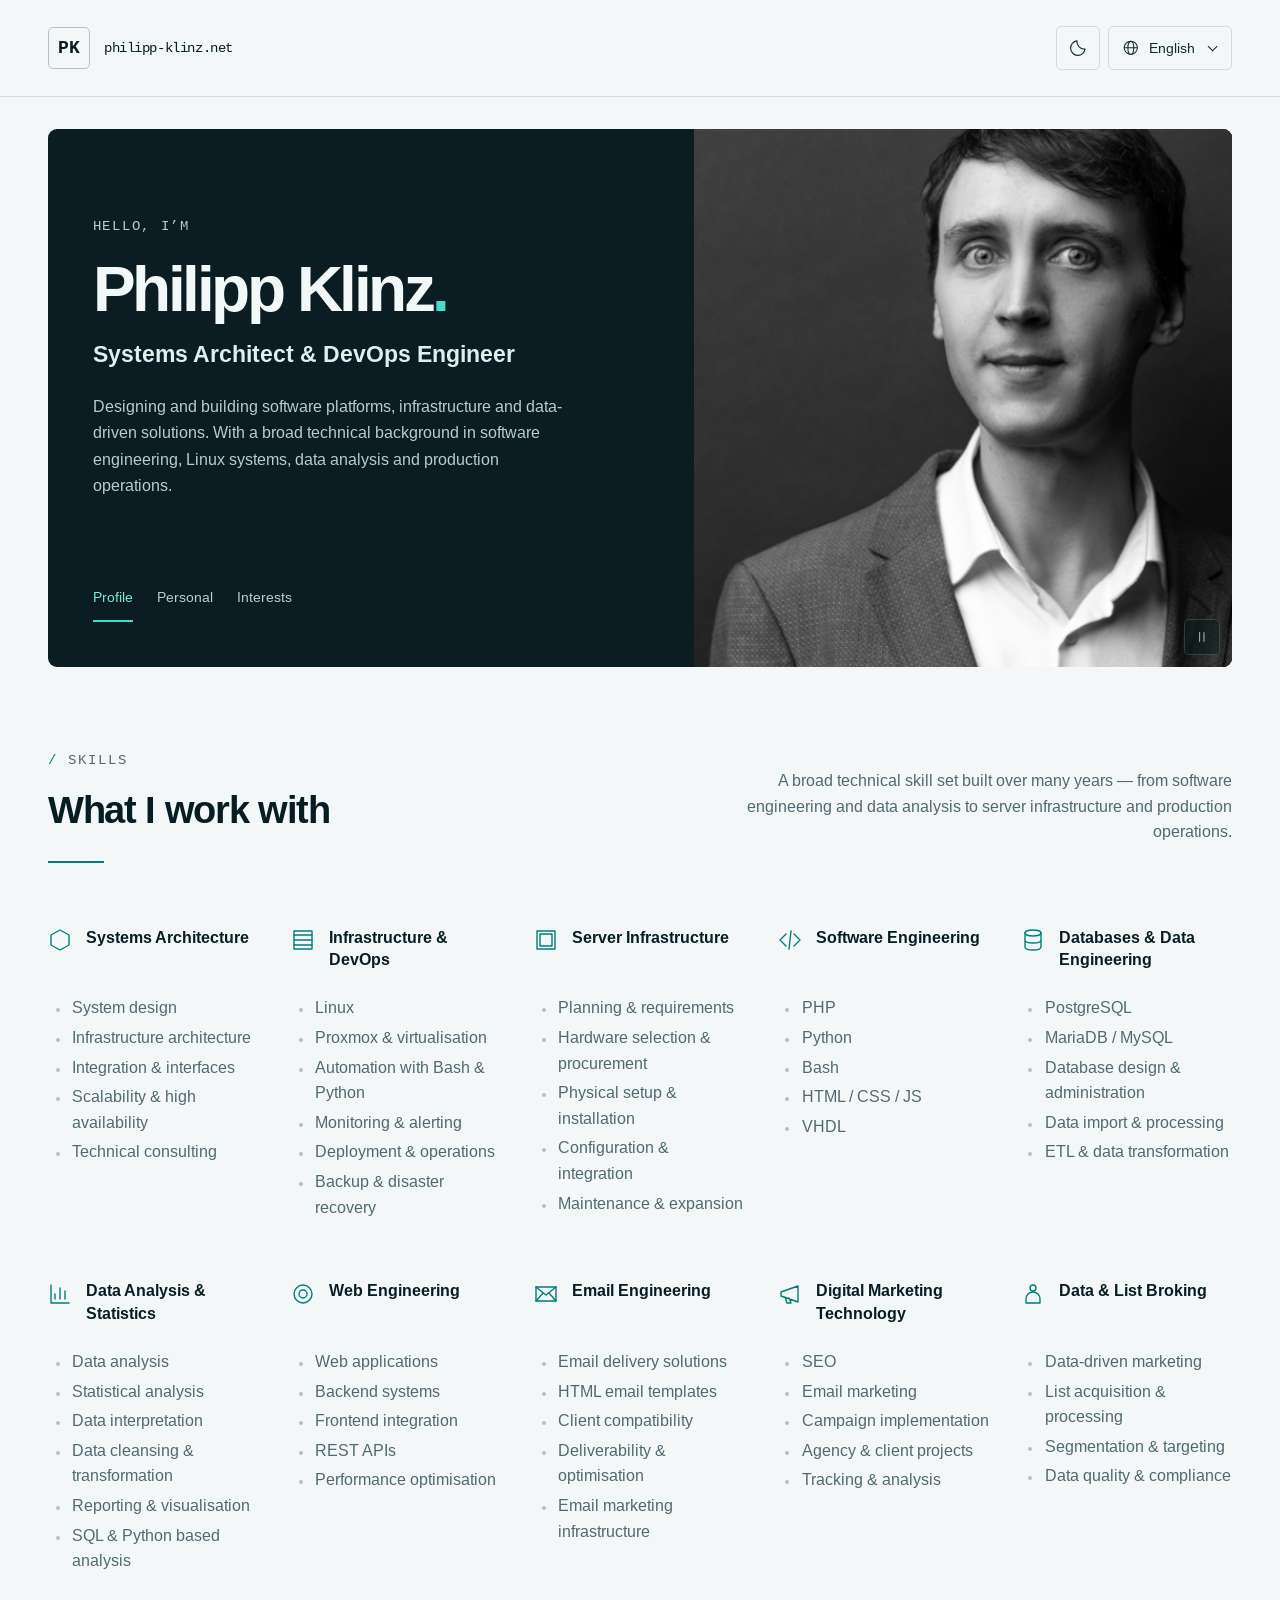
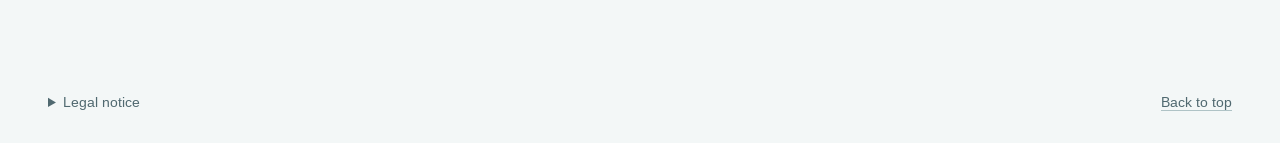
==== commit 483d0b29: "Add a subtle living portrait with local Three.js rendering" ====
--- a/index.html
+++ b/index.html
@@ -22,7 +22,7 @@
 <link rel="preload" href="./assets/fonts/LiberationSansWeb-Bold.latin.woff2" as="font" type="font/woff2" crossorigin>
 <link rel="stylesheet" href="./assets/fonts/fonts.css">
 <link rel="stylesheet" href="./assets/modern-objectivity.css">
-<link rel="stylesheet" href="./assets/site.973d4219ccae1b1f.css"></head>
+<link rel="stylesheet" href="./assets/site.ae26f847a8d16739.css"></head>
 <body id="top">
 <a class="skip-link" href="#main">Skip to content</a>
 <header class="site-header">
@@ -31,9 +31,9 @@
     <div class="header-tools">
       <div class="utility">
         <button id="theme" class="icon-button" type="button" aria-label="Dark appearance" title="Dark appearance" aria-pressed="false" hidden><svg class="" viewBox="0 0 24 24" aria-hidden="true" fill="none" stroke="currentColor" stroke-width="1.4" stroke-linecap="round" stroke-linejoin="round"><path d="M20.5 13.2A8.7 8.7 0 0 1 10.8 3.5 8.7 8.7 0 1 0 20.5 13.2Z"/></svg></button>
-        <details class="languages"><summary aria-label="Language: English"><svg class="" viewBox="0 0 24 24" aria-hidden="true" fill="none" stroke="currentColor" stroke-width="1.4" stroke-linecap="round" stroke-linejoin="round"><circle cx="12" cy="12" r="9"/><ellipse cx="12" cy="12" rx="4" ry="9"/><path d="M3 12h18"/></svg><span lang="en">English</span><span class="chevron" aria-hidden="true"></span></summary><nav class="language-options" aria-label="Language"><a class="language-link" href="./index.html?v=ac4c30b6cc0adabd" lang="en" hreflang="en" aria-current="page">English</a>
-<a class="language-link" href="./de/index.html?v=ac4c30b6cc0adabd" lang="de" hreflang="de">Deutsch</a>
-<a class="language-link" href="./pl/index.html?v=ac4c30b6cc0adabd" lang="pl" hreflang="pl">Polski</a></nav></details>
+        <details class="languages"><summary aria-label="Language: English"><svg class="" viewBox="0 0 24 24" aria-hidden="true" fill="none" stroke="currentColor" stroke-width="1.4" stroke-linecap="round" stroke-linejoin="round"><circle cx="12" cy="12" r="9"/><ellipse cx="12" cy="12" rx="4" ry="9"/><path d="M3 12h18"/></svg><span lang="en">English</span><span class="chevron" aria-hidden="true"></span></summary><nav class="language-options" aria-label="Language"><a class="language-link" href="./index.html?v=f8367d855d7c145f" lang="en" hreflang="en" aria-current="page">English</a>
+<a class="language-link" href="./de/index.html?v=f8367d855d7c145f" lang="de" hreflang="de">Deutsch</a>
+<a class="language-link" href="./pl/index.html?v=f8367d855d7c145f" lang="pl" hreflang="pl">Polski</a></nav></details>
       </div>
     </div>
   </div>
@@ -50,7 +50,7 @@
         <section id="interests" class="hero-panel" aria-labelledby="interests-title"><h2 id="interests-title">What I’m thinking about</h2><p class="interest-question">How do we build the world of tomorrow?</p><p class="interest-description">I’m interested in mathematics, physics, anthropology and computer science.</p></section>
       </div>
     </div>
-    <figure class="hero-portrait"><img src="./assets/philipp-klinz.jpg" alt="Portrait of Philipp Klinz" width="1024" height="1024" fetchpriority="high" decoding="async"></figure>
+    <figure class="hero-portrait" data-living-portrait><img src="./assets/philipp-klinz.jpg" alt="Portrait of Philipp Klinz" width="1024" height="1024" fetchpriority="high" decoding="async"><button class="portrait-toggle" type="button" hidden aria-label="Pause portrait animation" data-pause-label="Pause portrait animation" data-play-label="Play portrait animation"><svg class="portrait-pause-icon" viewBox="0 0 24 24" aria-hidden="true" fill="none" stroke="currentColor" stroke-width="1.4" stroke-linecap="round" stroke-linejoin="round"><path d="M9 6v12M15 6v12"/></svg><svg class="portrait-play-icon" viewBox="0 0 24 24" aria-hidden="true" fill="none" stroke="currentColor" stroke-width="1.4" stroke-linecap="round" stroke-linejoin="round"><path d="m8 5 10 7-10 7Z"/></svg></button></figure>
   </section>
   <section id="skills" class="container section" aria-labelledby="skills-title">
     <div class="section-head"><div><span class="eyebrow">Skills</span><h2 id="skills-title">What I work with</h2><span class="heading-rule" aria-hidden="true"></span></div><p>A broad technical skill set built over many years — from software engineering and data analysis to server infrastructure and production operations.</p></div>
@@ -76,5 +76,6 @@
   <nav class="footer-links" aria-label="Main navigation"><a href="#top">Back to top</a></nav>
 </footer>
 <script src="./assets/site.ab75ac2e9dfce5c9.js" defer></script>
+<script type="module" src="./assets/portrait.c206af50de85a0b8.mjs"></script>
 </body>
 </html>
--- a/assets/site.ae26f847a8d16739.css
+++ b/assets/site.ae26f847a8d16739.css
@@ -0,0 +1,142 @@
+/* Personal website stage for the local Modern Objectivity reference stylesheet. */
+:root { --mo-font: "Liberation Sans Web", "Liberation Sans", Arial, sans-serif; --mo-mono: "Liberation Mono Web", "Liberation Mono", Consolas, monospace; --mo-serif: "Liberation Serif Web", "Liberation Serif", Georgia, serif; }
+html { scroll-padding-top: 6.5rem; }
+body { font-size: 1rem; line-height: 1.6; }
+[hidden] { display: none !important; }
+a, button, summary { -webkit-tap-highlight-color: transparent; }
+a { text-decoration-thickness: 1px; }
+button, summary, a { touch-action: manipulation; }
+.container { width: min(1480px, calc(100% - 6rem)); margin-inline: auto; }
+.skip-link { position: fixed; top: .75rem; left: .75rem; padding: .75rem 1rem; z-index: 100; background: var(--mo-surface); transform: translateY(-180%); }
+.skip-link:focus { transform: translateY(0); }
+.site-header { border-bottom: 1px solid var(--mo-border); background: var(--mo-bg); }
+.header-inner { display: flex; align-items: center; justify-content: space-between; gap: 1.5rem; min-height: 6rem; }
+.brand { color: var(--mo-text-strong); display: inline-flex; gap: .875rem; align-items: center; text-decoration: none; }
+.brand-mark { display: grid; place-items: center; width: 2.625rem; height: 2.625rem; border: 1px solid var(--mo-border-strong); font: 700 1.125rem var(--mo-mono); border-radius: var(--mo-radius-sm); }
+.brand-name { font: .875rem var(--mo-mono); letter-spacing: -.03em; }
+.header-tools { display: flex; align-items: center; gap: 1.75rem; }
+.utility { display: flex; gap: .5rem; align-items: center; }
+.icon-button { display: grid; place-items: center; width: 2.75rem; height: 2.75rem; background: transparent; color: var(--mo-text); border: 1px solid var(--mo-border); border-radius: var(--mo-radius-sm); }
+.icon-button svg { width: 1.25rem; height: 1.25rem; }
+.icon-button[aria-pressed="true"] { color: var(--mo-accent); background: var(--mo-accent-light); border-color: var(--mo-accent); }
+.languages { position: relative; }
+.languages summary { display: flex; align-items: center; gap: .6rem; cursor: pointer; min-height: 2.75rem; padding: .5rem .8rem; font-size: .875rem; border: 1px solid var(--mo-border); border-radius: var(--mo-radius-sm); list-style: none; }
+.languages summary::-webkit-details-marker { display: none; }
+.languages summary svg { width: 1.1rem; height: 1.1rem; flex: none; }
+.chevron { width: .45rem; height: .45rem; border-right: 1.5px solid currentColor; border-bottom: 1.5px solid currentColor; transform: rotate(45deg); margin: -.2rem .15rem 0 .25rem; }
+.languages[open] .chevron { transform: rotate(225deg); margin-top: .2rem; }
+.language-options { position: absolute; z-index: 20; right: 0; top: calc(100% + .5rem); min-width: 12rem; padding: .5rem; border: 1px solid var(--mo-border); border-radius: var(--mo-radius); background: var(--mo-surface); box-shadow: var(--mo-shadow); }
+.language-link { display: block; padding: .625rem .75rem; text-decoration: none; color: var(--mo-text); border-radius: var(--mo-radius-sm); }
+.language-link:hover, .language-link[aria-current="page"] { color: var(--mo-accent); background: var(--mo-accent-light); }
+.hero { margin-top: 2rem; display: grid; grid-template-columns: 1.2fr 1fr; overflow: hidden; border-radius: var(--mo-radius); background: var(--mo-rail); color: var(--mo-rail-text); }
+.hero-text { min-width: 0; padding: clamp(2rem, 3.5vw, 3.5rem); display: grid; grid-template-rows: 1fr auto; gap: 2rem; }
+.hero h1 { font-size: clamp(2.75rem, 5vw, 5.5rem); line-height: 1.02; letter-spacing: -.055em; color: #f1f8f7; font-weight: 700; margin: 0 0 1rem; }
+.hero .name-accent { color: #49d9c6; display: inline; }
+.hero-kicker, .hero-panel h2 { margin: 0 0 1.25rem; font: 400 .875rem/1.5 var(--mo-mono); letter-spacing: .12em; text-transform: uppercase; color: #b5ced0; }
+.profile-role { color: #e0eeee; font-size: clamp(1.125rem, 1.8vw, 1.5rem); line-height: 1.35; font-weight: 700; margin: 0 0 1.5rem; }
+.profile-copy, .interest-description { color: #b5ced0; font-size: 1rem; line-height: 1.65; margin: 0; max-width: 54ch; }
+.hero-tabs { grid-row: 2; display: flex; flex-wrap: wrap; gap: .5rem 1.5rem; align-items: center; }
+.hero-tabs a { color: #b5ced0; padding-block: .75rem; font-size: .875rem; text-decoration: none; border-bottom: 2px solid transparent; }
+.hero-tabs a:hover { color: #f1f8f7; }
+.hero-tabs a[aria-selected="true"] { color: #79e8d7; border-bottom-color: #49d9c6; }
+.hero :focus-visible { outline-color: #81d8ff !important; }
+.hero-panels { grid-row: 1; min-width: 0; align-self: center; }
+.hero-panel { min-width: 0; }
+.hero:not(.is-enhanced) .hero-panel + .hero-panel { margin-top: 2.5rem; padding-top: 2.5rem; border-top: 1px solid #2a4a52; }
+.hero.is-enhanced .hero-panels { display: grid; }
+.hero.is-enhanced .hero-panel { grid-area: 1 / 1; align-self: start; }
+.hero.is-enhanced .hero-panel[aria-hidden="true"] { visibility: hidden; pointer-events: none; }
+.hero.is-enhanced .hero-panel.is-active { animation: panel-enter .16s ease-out; }
+.interest-question { color: #f1f8f7; font-size: clamp(1.75rem, 2.8vw, 2.625rem); line-height: 1.2; letter-spacing: -.025em; font-weight: 700; margin: 0 0 1.5rem; max-width: 24ch; }
+@keyframes panel-enter { from { opacity: 0; } to { opacity: 1; } }
+.hero-portrait { margin: 0; align-self: stretch; display: flex; position: relative; overflow: hidden; background: #262628; }
+.hero-portrait img { width: 100%; height: 100%; aspect-ratio: 1; object-fit: cover; display: block; filter: grayscale(1); }
+.portrait-canvas { position: absolute; inset: 0; width: 100%; height: 100%; display: block; filter: grayscale(1); pointer-events: none; }
+.portrait-toggle { position: absolute; z-index: 2; right: .75rem; bottom: .75rem; display: grid; place-items: center; width: 2.25rem; height: 2.25rem; padding: 0; border: 1px solid #b5ced044; border-radius: var(--mo-radius-sm); background: #0b1d20b3; color: #e0eeee; cursor: pointer; opacity: .72; }
+.portrait-toggle[hidden] { display: none; }
+.portrait-toggle:hover, .portrait-toggle:focus-visible { opacity: 1; }
+.portrait-toggle svg { width: 1.1rem; height: 1.1rem; }
+.portrait-toggle .portrait-play-icon, .portrait-toggle[data-paused="true"] .portrait-pause-icon { display: none; }
+.portrait-toggle[data-paused="true"] .portrait-play-icon { display: block; }
+@media (prefers-reduced-motion: reduce) { .portrait-canvas, .portrait-toggle { display: none; } }
+.hero:not(.is-enhanced) .hero-portrait { align-self: start; }
+.section { padding-block: clamp(4rem, 6.5vw, 7rem); }
+.section-head { display: grid; grid-template-columns: 1fr 1fr; column-gap: 5rem; align-items: center; margin-bottom: 4rem; }
+.eyebrow { display: block; margin: 0 0 1rem; color: var(--mo-muted); font: .875rem/1.5 var(--mo-mono); text-transform: uppercase; letter-spacing: .14em; }
+.eyebrow::before { content: '/ '; color: var(--mo-accent); }
+.section h2 { font-size: clamp(2rem, 3vw, 3rem); margin: 0; letter-spacing: -.035em; }
+.section-head p { margin: 0; color: var(--mo-muted); max-width: 56ch; text-align: right; justify-self: end; }
+.heading-rule { display: block; height: 2px; width: 3.5rem; margin-top: 1.75rem; background: var(--mo-accent); }
+.skills-grid { display: grid; grid-template-columns: repeat(5, minmax(0,1fr)); gap: 3.5rem 2rem; }
+.skill { min-width: 0; }
+.skill-heading { display: flex; align-items: flex-start; gap: .875rem; min-height: 3.5rem; margin-bottom: .8rem; }
+.skill-icon { width: 1.5rem; height: 1.5rem; flex: none; color: var(--mo-accent); margin-top: .1rem; }
+.skill h3 { margin: 0; font-size: 1rem; line-height: 1.4; font-weight: 700; letter-spacing: 0; overflow-wrap: anywhere; }
+.skill ul { list-style: disc; margin: 0; padding-left: 1.35rem; color: var(--mo-muted); }
+.skill li { padding-left: .15rem; margin-bottom: .25rem; font-size: 1rem; overflow-wrap: anywhere; }
+.skill li::marker { color: var(--mo-border-strong); font-size: .75em; }
+.book-list { display: grid; gap: 1.25rem; }
+.book { min-width: 0; }
+.book-author { color: #b5ced0; font: .875rem/1.5 var(--mo-font); margin: 0 0 .25rem; }
+.book h3 { font: 400 1.125rem/1.5 var(--mo-font); letter-spacing: 0; margin: 0; overflow-wrap: anywhere; }
+.book a { color: #d4e4e5; text-decoration-color: #55777c; text-underline-offset: .2em; }
+.book a:hover { color: #79e8d7; text-decoration-color: currentColor; }
+.footer { padding-block: 1.5rem; display: flex; align-items: flex-start; justify-content: space-between; gap: 2rem; }
+.footer p { margin: 0; font-size: .875rem; color: var(--mo-muted); }
+.footer-links { display: flex; flex-wrap: wrap; gap: 1rem 1.5rem; font-size: .875rem; }
+.footer a { padding-block: .35rem; color: var(--mo-muted); text-decoration-color: var(--mo-border-strong); }
+.footer a:hover { color: var(--mo-accent); }
+.legal-notice { min-width: 0; max-width: 42rem; font-size: .875rem; color: var(--mo-muted); }
+.legal-notice summary { cursor: pointer; padding-block: .35rem; }
+.legal-notice summary:hover { color: var(--mo-accent); }
+.legal-copy { padding-block: .5rem; display: grid; gap: .5rem; }
+.legal-copy p { overflow-wrap: anywhere; }
+.not-found { padding-block: 4rem; }
+.not-found article { border-top: 1px solid var(--mo-border); padding-block: 2rem; max-width: 70ch; }
+.not-found h2 { font-size: 1.75rem; }
+@media (min-width: 1600px) { .skills-grid { gap: 4rem 2.5rem; } }
+@media (max-width: 1190px) {
+  .container { width: calc(100% - 4rem); }
+  .skills-grid { grid-template-columns: repeat(3, minmax(0,1fr)); }
+  .hero-text { padding: 2.5rem; }
+  .section-head { column-gap: 3rem; }
+}
+@media (max-width: 800px) {
+  .container { width: calc(100% - 3rem); }
+  .header-inner { flex-wrap: wrap; padding-block: 1rem; gap: .75rem; }
+  .brand-name { display: none; }
+  .header-tools { gap: 1rem; }
+  .hero { grid-template-columns: 1.2fr 1fr; }
+  .hero-text { padding: 2rem; }
+  .hero h1 { font-size: clamp(2.5rem, 6vw, 3.75rem); }
+  .hero-tabs { gap: .25rem 1rem; }
+  .skills-grid { grid-template-columns: repeat(2, minmax(0,1fr)); gap: 2.5rem; }
+  .section-head { grid-template-columns: 1fr; gap: 1.75rem; margin-bottom: 3rem; }
+  .section-head p { max-width: 65ch; }
+}
+@media (max-width: 700px) {
+  .hero { grid-template-columns: 1fr; }
+  .hero-portrait img { height: auto; width: 100%; }
+}
+@media (max-width: 540px) {
+  html { scroll-padding-top: 1.5rem; }
+  .container { width: calc(100% - 2rem); }
+  .header-inner { gap: .5rem; }
+  .brand-mark { width: 2.25rem; height: 2.25rem; font-size: 1rem; }
+  .header-tools { flex: 1; justify-content: flex-end; flex-wrap: wrap; gap: .5rem .75rem; }
+  .languages summary { padding-inline: .5rem; gap: .35rem; }
+  .languages summary > svg { display: none; }
+  .icon-button { width: 2.5rem; }
+  .hero { margin-top: 1rem; }
+  .hero-text { padding: 2rem 1.5rem; }
+  .hero h1 { font-size: clamp(2.5rem, 11vw, 3.5rem); }
+  .skills-grid { grid-template-columns: 1fr; gap: 2rem; }
+  .skill-heading { min-height: 0; margin-bottom: .8rem; }
+  .skill ul { margin-left: 2.35rem; }
+  .section { padding-block: 3.5rem; }
+  .footer { flex-direction: column; gap: .75rem; }
+}
+@media (prefers-reduced-motion: reduce) {
+  html { scroll-behavior: auto; }
+  *, *::before, *::after { transition: none !important; animation: none !important; }
+}
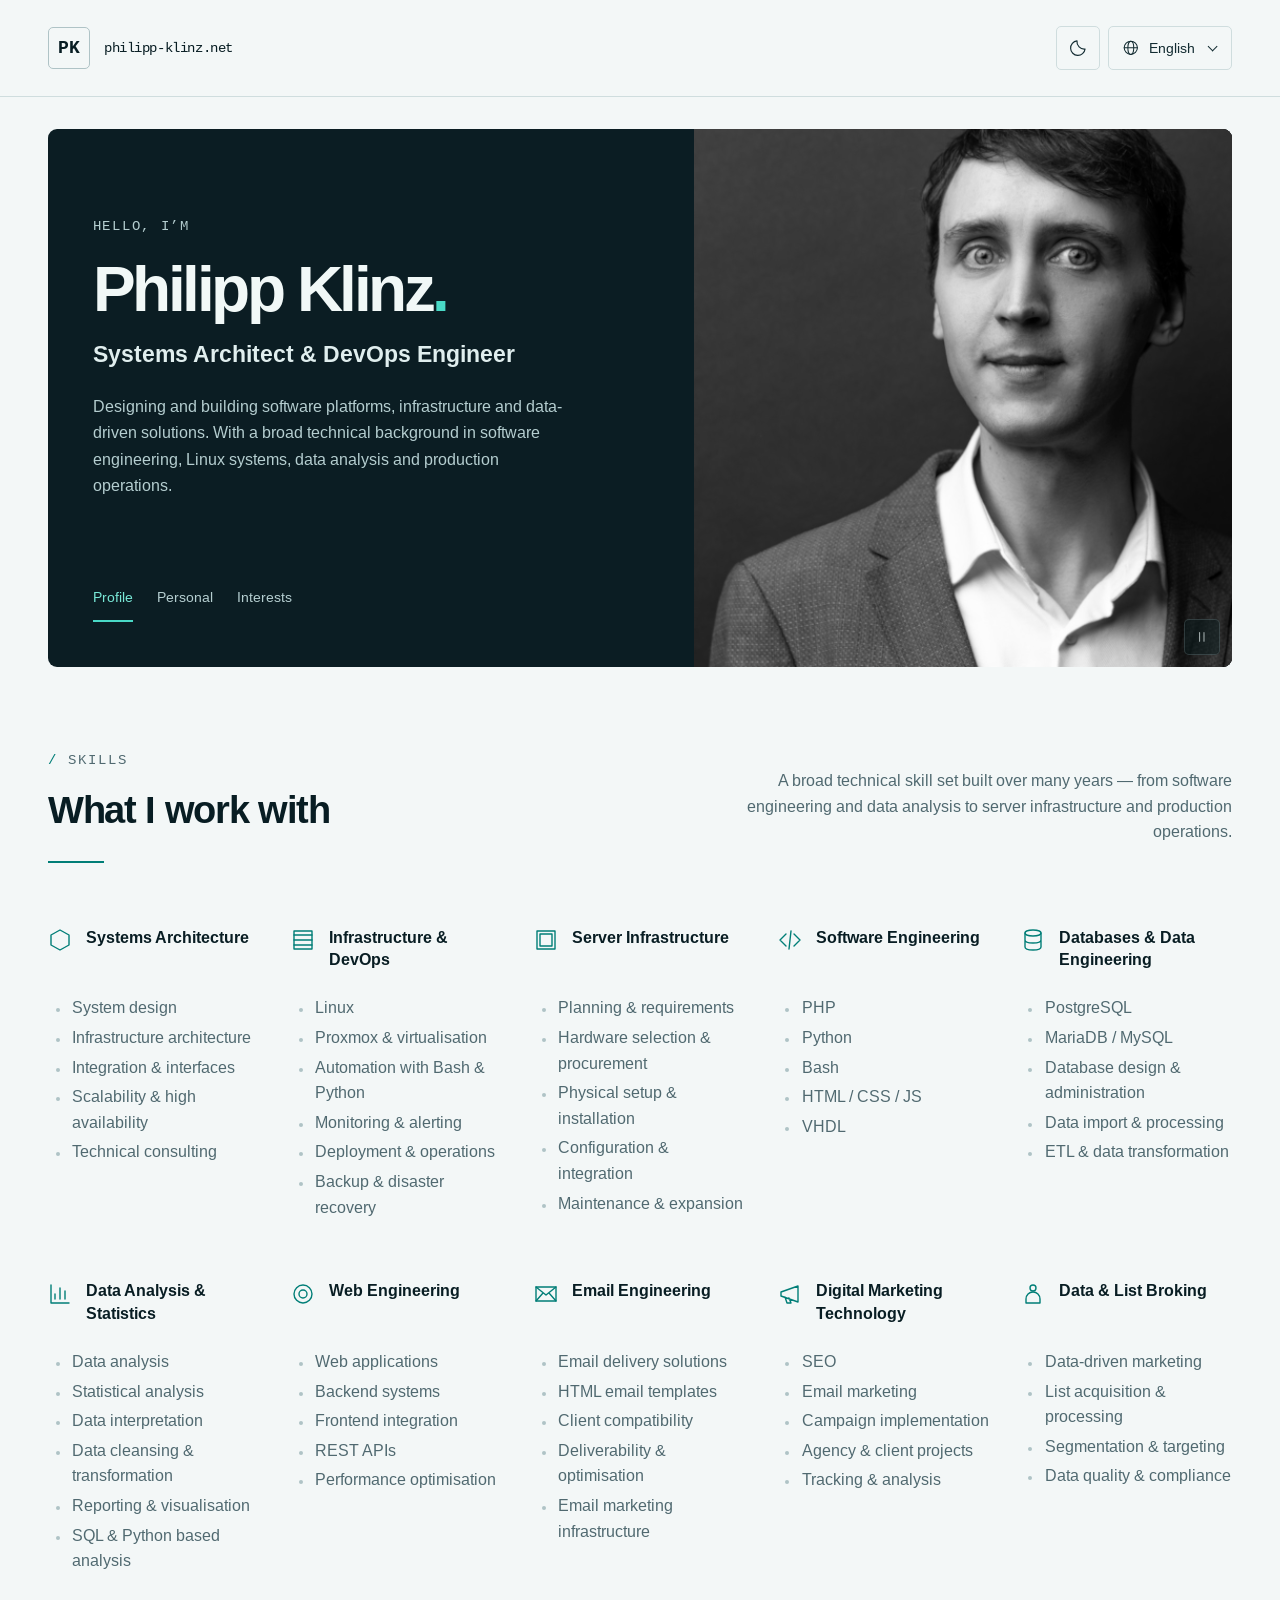
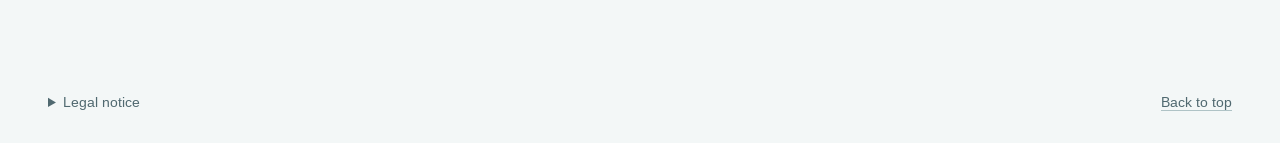
==== commit 116bbcbe: "Make the living portrait movement more noticeable" ====
--- a/index.html
+++ b/index.html
@@ -31,9 +31,9 @@
     <div class="header-tools">
       <div class="utility">
         <button id="theme" class="icon-button" type="button" aria-label="Dark appearance" title="Dark appearance" aria-pressed="false" hidden><svg class="" viewBox="0 0 24 24" aria-hidden="true" fill="none" stroke="currentColor" stroke-width="1.4" stroke-linecap="round" stroke-linejoin="round"><path d="M20.5 13.2A8.7 8.7 0 0 1 10.8 3.5 8.7 8.7 0 1 0 20.5 13.2Z"/></svg></button>
-        <details class="languages"><summary aria-label="Language: English"><svg class="" viewBox="0 0 24 24" aria-hidden="true" fill="none" stroke="currentColor" stroke-width="1.4" stroke-linecap="round" stroke-linejoin="round"><circle cx="12" cy="12" r="9"/><ellipse cx="12" cy="12" rx="4" ry="9"/><path d="M3 12h18"/></svg><span lang="en">English</span><span class="chevron" aria-hidden="true"></span></summary><nav class="language-options" aria-label="Language"><a class="language-link" href="./index.html?v=f8367d855d7c145f" lang="en" hreflang="en" aria-current="page">English</a>
-<a class="language-link" href="./de/index.html?v=f8367d855d7c145f" lang="de" hreflang="de">Deutsch</a>
-<a class="language-link" href="./pl/index.html?v=f8367d855d7c145f" lang="pl" hreflang="pl">Polski</a></nav></details>
+        <details class="languages"><summary aria-label="Language: English"><svg class="" viewBox="0 0 24 24" aria-hidden="true" fill="none" stroke="currentColor" stroke-width="1.4" stroke-linecap="round" stroke-linejoin="round"><circle cx="12" cy="12" r="9"/><ellipse cx="12" cy="12" rx="4" ry="9"/><path d="M3 12h18"/></svg><span lang="en">English</span><span class="chevron" aria-hidden="true"></span></summary><nav class="language-options" aria-label="Language"><a class="language-link" href="./index.html?v=fb4c1546d25da6f8" lang="en" hreflang="en" aria-current="page">English</a>
+<a class="language-link" href="./de/index.html?v=fb4c1546d25da6f8" lang="de" hreflang="de">Deutsch</a>
+<a class="language-link" href="./pl/index.html?v=fb4c1546d25da6f8" lang="pl" hreflang="pl">Polski</a></nav></details>
       </div>
     </div>
   </div>
@@ -76,6 +76,6 @@
   <nav class="footer-links" aria-label="Main navigation"><a href="#top">Back to top</a></nav>
 </footer>
 <script src="./assets/site.ab75ac2e9dfce5c9.js" defer></script>
-<script type="module" src="./assets/portrait.c206af50de85a0b8.mjs"></script>
+<script type="module" src="./assets/portrait.94d1407e7b14a21b.mjs"></script>
 </body>
 </html>
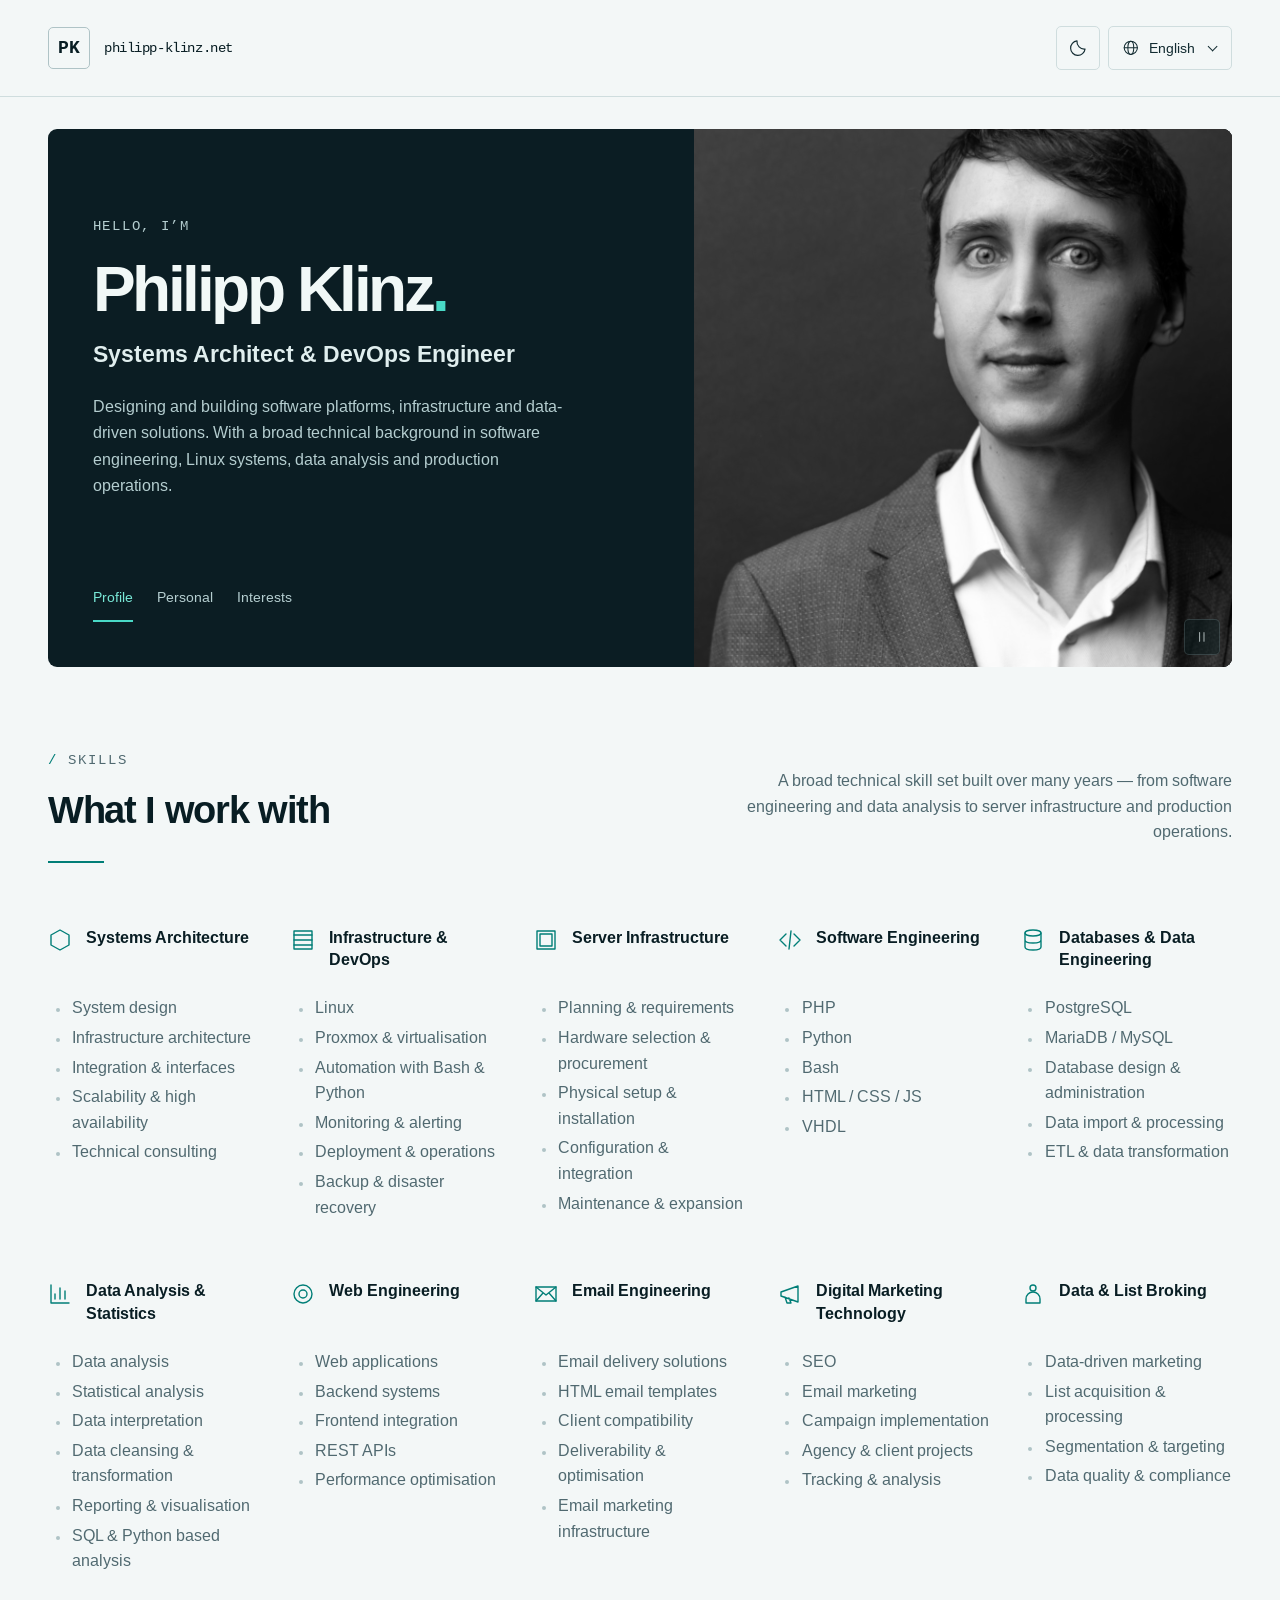
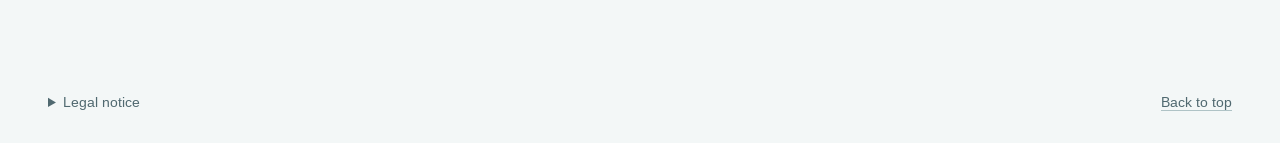
==== commit 0dbdd1d0: "Increase portrait motion and shorten its pauses" ====
--- a/index.html
+++ b/index.html
@@ -31,9 +31,9 @@
     <div class="header-tools">
       <div class="utility">
         <button id="theme" class="icon-button" type="button" aria-label="Dark appearance" title="Dark appearance" aria-pressed="false" hidden><svg class="" viewBox="0 0 24 24" aria-hidden="true" fill="none" stroke="currentColor" stroke-width="1.4" stroke-linecap="round" stroke-linejoin="round"><path d="M20.5 13.2A8.7 8.7 0 0 1 10.8 3.5 8.7 8.7 0 1 0 20.5 13.2Z"/></svg></button>
-        <details class="languages"><summary aria-label="Language: English"><svg class="" viewBox="0 0 24 24" aria-hidden="true" fill="none" stroke="currentColor" stroke-width="1.4" stroke-linecap="round" stroke-linejoin="round"><circle cx="12" cy="12" r="9"/><ellipse cx="12" cy="12" rx="4" ry="9"/><path d="M3 12h18"/></svg><span lang="en">English</span><span class="chevron" aria-hidden="true"></span></summary><nav class="language-options" aria-label="Language"><a class="language-link" href="./index.html?v=fb4c1546d25da6f8" lang="en" hreflang="en" aria-current="page">English</a>
-<a class="language-link" href="./de/index.html?v=fb4c1546d25da6f8" lang="de" hreflang="de">Deutsch</a>
-<a class="language-link" href="./pl/index.html?v=fb4c1546d25da6f8" lang="pl" hreflang="pl">Polski</a></nav></details>
+        <details class="languages"><summary aria-label="Language: English"><svg class="" viewBox="0 0 24 24" aria-hidden="true" fill="none" stroke="currentColor" stroke-width="1.4" stroke-linecap="round" stroke-linejoin="round"><circle cx="12" cy="12" r="9"/><ellipse cx="12" cy="12" rx="4" ry="9"/><path d="M3 12h18"/></svg><span lang="en">English</span><span class="chevron" aria-hidden="true"></span></summary><nav class="language-options" aria-label="Language"><a class="language-link" href="./index.html?v=2bc3b70e8aaa786a" lang="en" hreflang="en" aria-current="page">English</a>
+<a class="language-link" href="./de/index.html?v=2bc3b70e8aaa786a" lang="de" hreflang="de">Deutsch</a>
+<a class="language-link" href="./pl/index.html?v=2bc3b70e8aaa786a" lang="pl" hreflang="pl">Polski</a></nav></details>
       </div>
     </div>
   </div>
@@ -76,6 +76,6 @@
   <nav class="footer-links" aria-label="Main navigation"><a href="#top">Back to top</a></nav>
 </footer>
 <script src="./assets/site.ab75ac2e9dfce5c9.js" defer></script>
-<script type="module" src="./assets/portrait.94d1407e7b14a21b.mjs"></script>
+<script type="module" src="./assets/portrait.d40be8cd2e1fd233.mjs"></script>
 </body>
 </html>
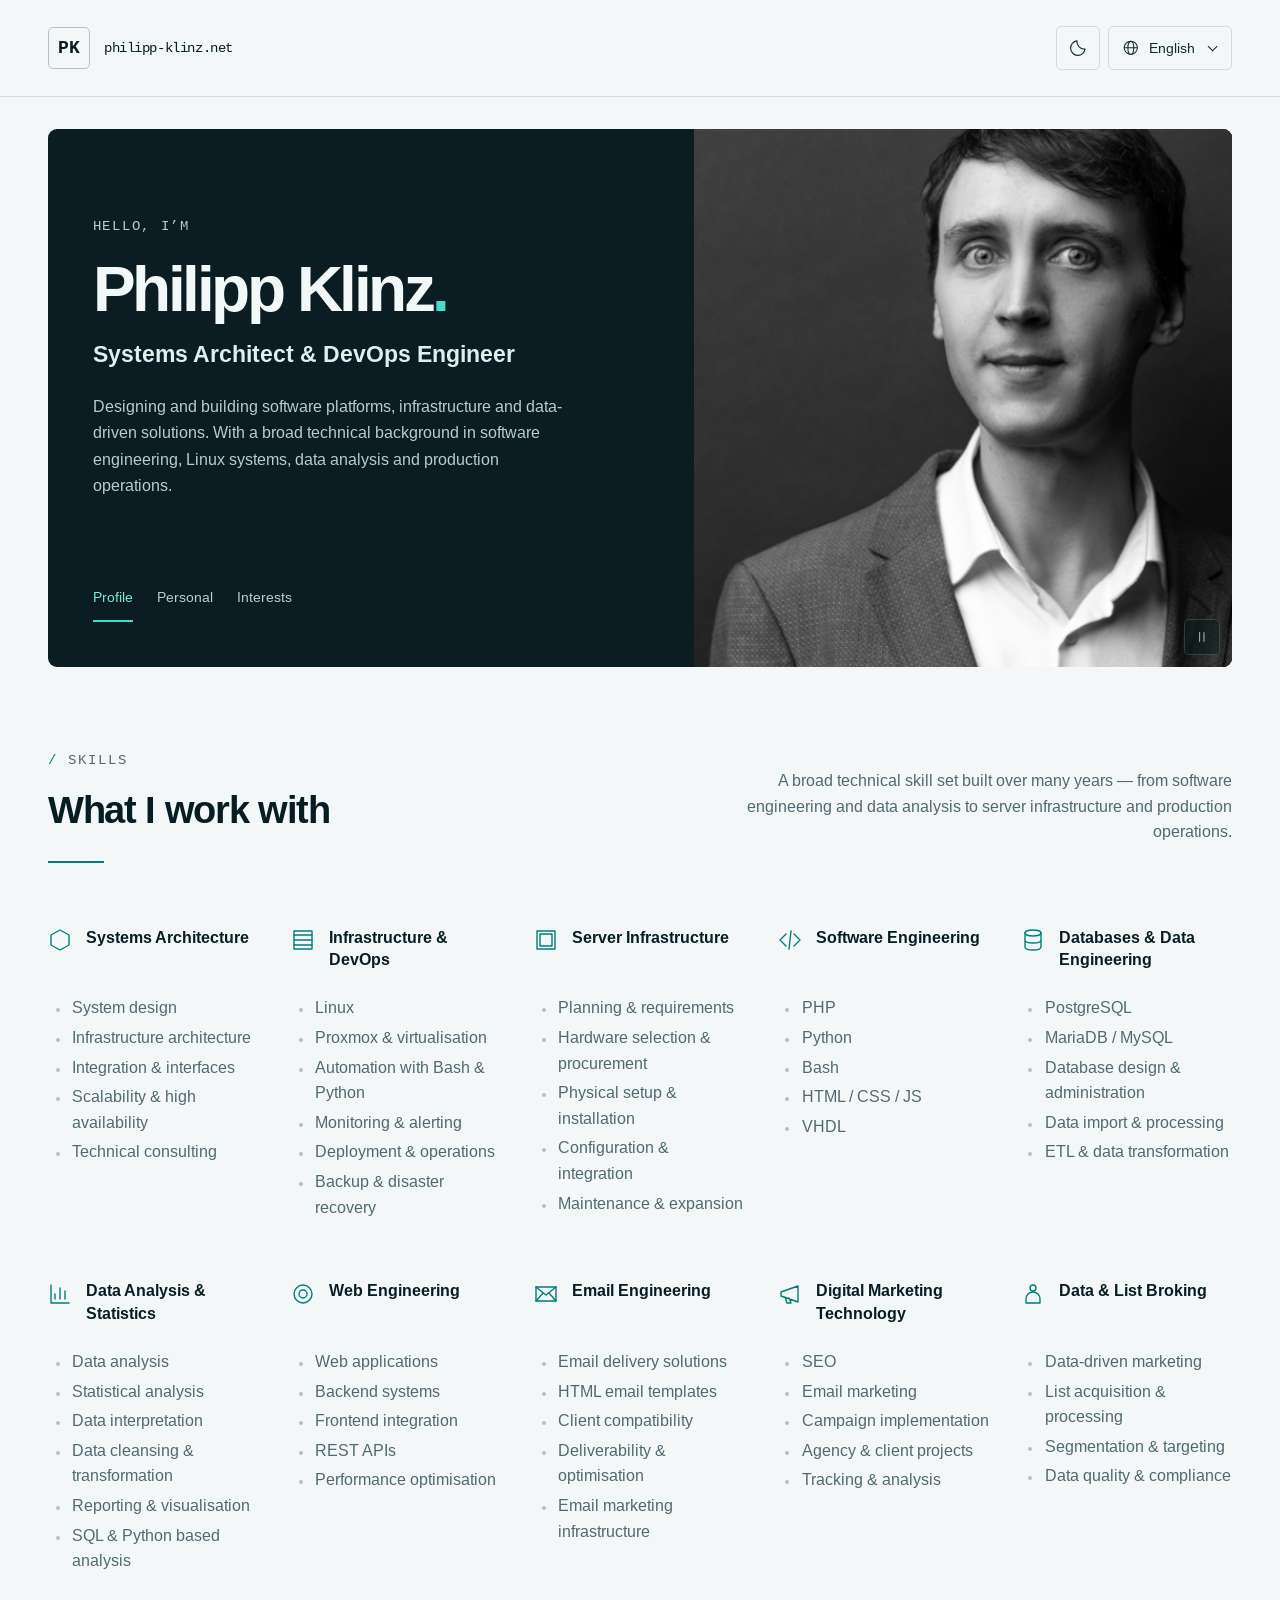
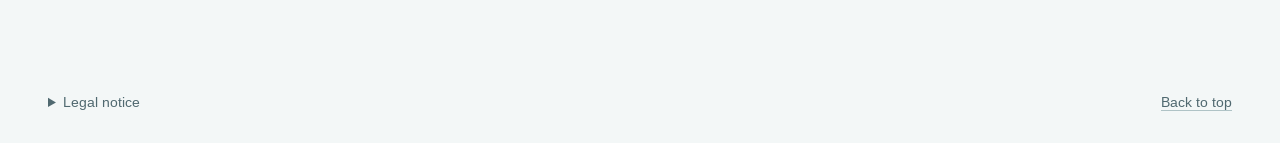
==== commit d5f7eff7: "Add a translated portrait tooltip and soften the first head turn" ====
--- a/index.html
+++ b/index.html
@@ -31,9 +31,9 @@
     <div class="header-tools">
       <div class="utility">
         <button id="theme" class="icon-button" type="button" aria-label="Dark appearance" title="Dark appearance" aria-pressed="false" hidden><svg class="" viewBox="0 0 24 24" aria-hidden="true" fill="none" stroke="currentColor" stroke-width="1.4" stroke-linecap="round" stroke-linejoin="round"><path d="M20.5 13.2A8.7 8.7 0 0 1 10.8 3.5 8.7 8.7 0 1 0 20.5 13.2Z"/></svg></button>
-        <details class="languages"><summary aria-label="Language: English"><svg class="" viewBox="0 0 24 24" aria-hidden="true" fill="none" stroke="currentColor" stroke-width="1.4" stroke-linecap="round" stroke-linejoin="round"><circle cx="12" cy="12" r="9"/><ellipse cx="12" cy="12" rx="4" ry="9"/><path d="M3 12h18"/></svg><span lang="en">English</span><span class="chevron" aria-hidden="true"></span></summary><nav class="language-options" aria-label="Language"><a class="language-link" href="./index.html?v=2bc3b70e8aaa786a" lang="en" hreflang="en" aria-current="page">English</a>
-<a class="language-link" href="./de/index.html?v=2bc3b70e8aaa786a" lang="de" hreflang="de">Deutsch</a>
-<a class="language-link" href="./pl/index.html?v=2bc3b70e8aaa786a" lang="pl" hreflang="pl">Polski</a></nav></details>
+        <details class="languages"><summary aria-label="Language: English"><svg class="" viewBox="0 0 24 24" aria-hidden="true" fill="none" stroke="currentColor" stroke-width="1.4" stroke-linecap="round" stroke-linejoin="round"><circle cx="12" cy="12" r="9"/><ellipse cx="12" cy="12" rx="4" ry="9"/><path d="M3 12h18"/></svg><span lang="en">English</span><span class="chevron" aria-hidden="true"></span></summary><nav class="language-options" aria-label="Language"><a class="language-link" href="./index.html?v=83481353ee768142" lang="en" hreflang="en" aria-current="page">English</a>
+<a class="language-link" href="./de/index.html?v=83481353ee768142" lang="de" hreflang="de">Deutsch</a>
+<a class="language-link" href="./pl/index.html?v=83481353ee768142" lang="pl" hreflang="pl">Polski</a></nav></details>
       </div>
     </div>
   </div>
@@ -50,7 +50,7 @@
         <section id="interests" class="hero-panel" aria-labelledby="interests-title"><h2 id="interests-title">What I’m thinking about</h2><p class="interest-question">How do we build the world of tomorrow?</p><p class="interest-description">I’m interested in mathematics, physics, anthropology and computer science.</p></section>
       </div>
     </div>
-    <figure class="hero-portrait" data-living-portrait><img src="./assets/philipp-klinz.jpg" alt="Portrait of Philipp Klinz" width="1024" height="1024" fetchpriority="high" decoding="async"><button class="portrait-toggle" type="button" hidden aria-label="Pause portrait animation" data-pause-label="Pause portrait animation" data-play-label="Play portrait animation"><svg class="portrait-pause-icon" viewBox="0 0 24 24" aria-hidden="true" fill="none" stroke="currentColor" stroke-width="1.4" stroke-linecap="round" stroke-linejoin="round"><path d="M9 6v12M15 6v12"/></svg><svg class="portrait-play-icon" viewBox="0 0 24 24" aria-hidden="true" fill="none" stroke="currentColor" stroke-width="1.4" stroke-linecap="round" stroke-linejoin="round"><path d="m8 5 10 7-10 7Z"/></svg></button></figure>
+    <figure class="hero-portrait" data-living-portrait><img src="./assets/philipp-klinz.jpg" alt="Portrait of Philipp Klinz" title="Didn’t make the cut for the Daily Prophet." width="1024" height="1024" fetchpriority="high" decoding="async"><button class="portrait-toggle" type="button" hidden aria-label="Pause portrait animation" data-pause-label="Pause portrait animation" data-play-label="Play portrait animation"><svg class="portrait-pause-icon" viewBox="0 0 24 24" aria-hidden="true" fill="none" stroke="currentColor" stroke-width="1.4" stroke-linecap="round" stroke-linejoin="round"><path d="M9 6v12M15 6v12"/></svg><svg class="portrait-play-icon" viewBox="0 0 24 24" aria-hidden="true" fill="none" stroke="currentColor" stroke-width="1.4" stroke-linecap="round" stroke-linejoin="round"><path d="m8 5 10 7-10 7Z"/></svg></button></figure>
   </section>
   <section id="skills" class="container section" aria-labelledby="skills-title">
     <div class="section-head"><div><span class="eyebrow">Skills</span><h2 id="skills-title">What I work with</h2><span class="heading-rule" aria-hidden="true"></span></div><p>A broad technical skill set built over many years — from software engineering and data analysis to server infrastructure and production operations.</p></div>
@@ -76,6 +76,6 @@
   <nav class="footer-links" aria-label="Main navigation"><a href="#top">Back to top</a></nav>
 </footer>
 <script src="./assets/site.ab75ac2e9dfce5c9.js" defer></script>
-<script type="module" src="./assets/portrait.d40be8cd2e1fd233.mjs"></script>
+<script type="module" src="./assets/portrait.f7e993cc3c39c9e4.mjs"></script>
 </body>
 </html>
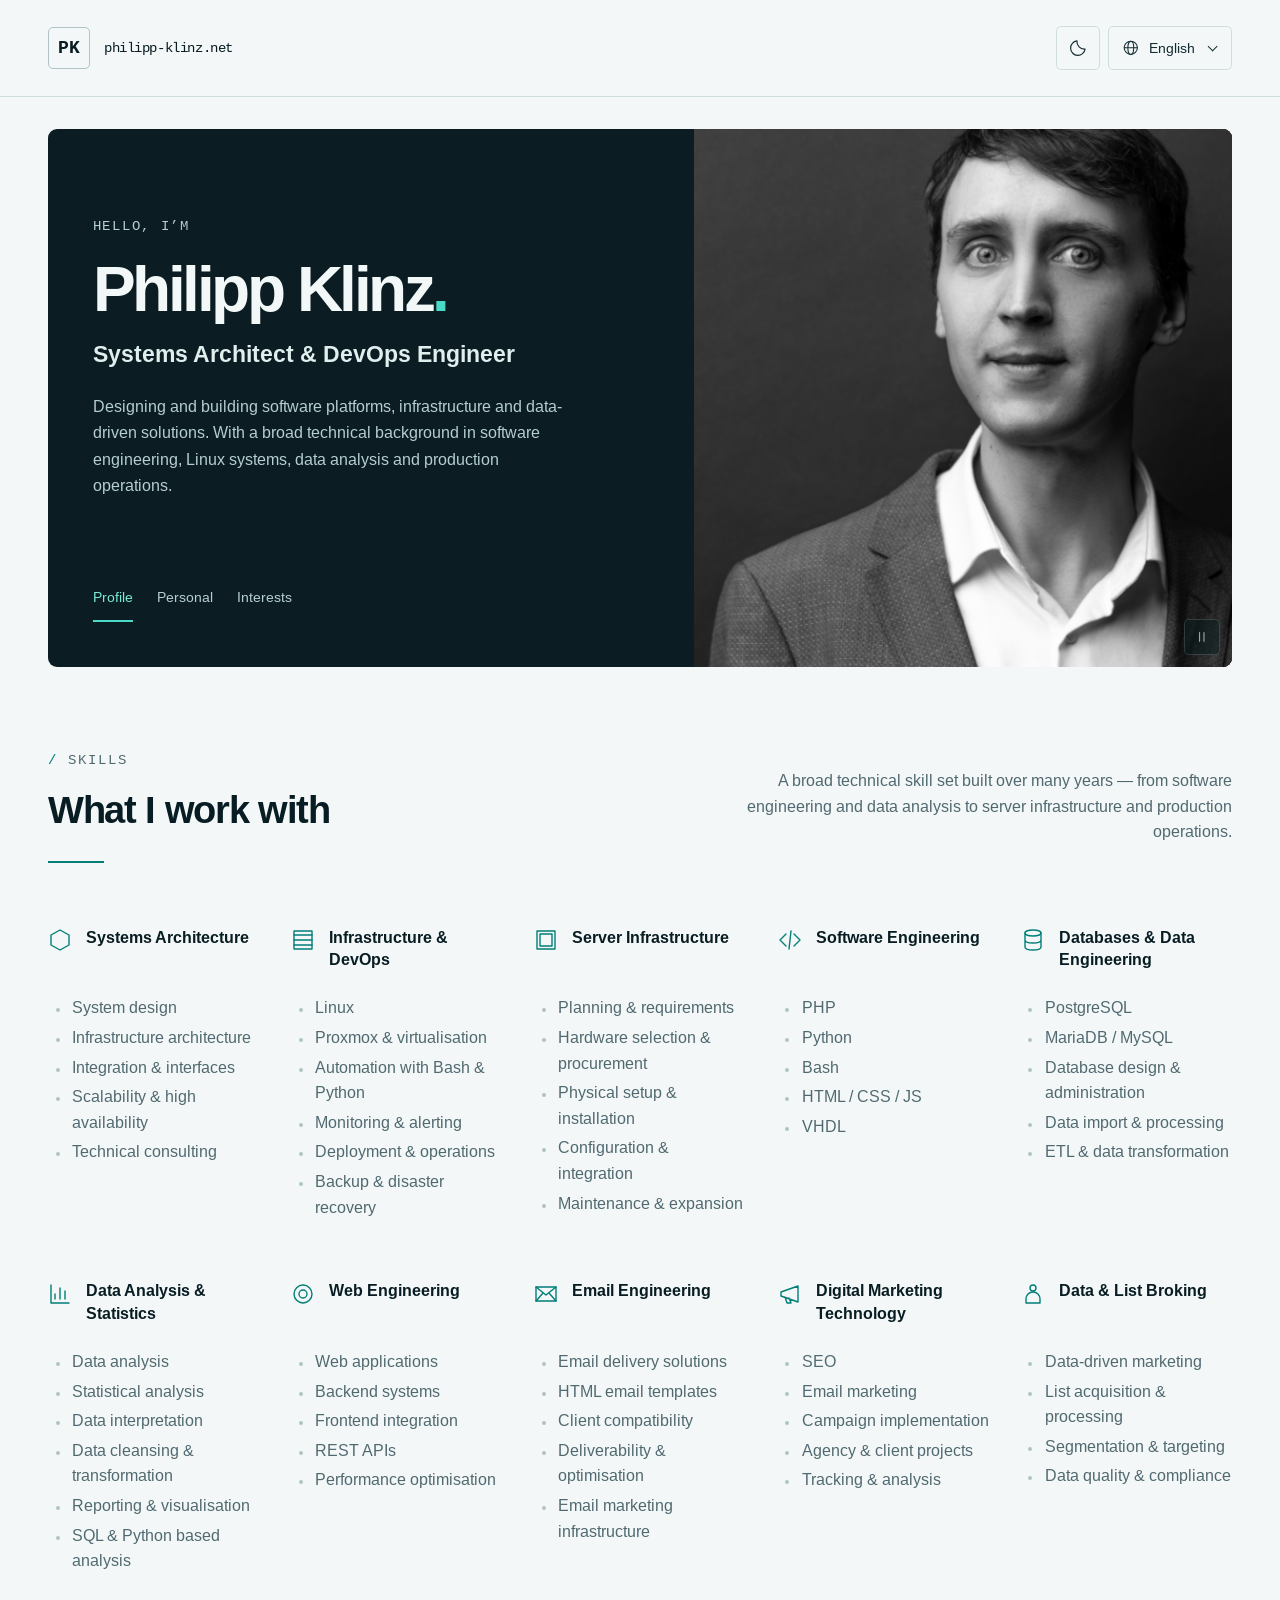
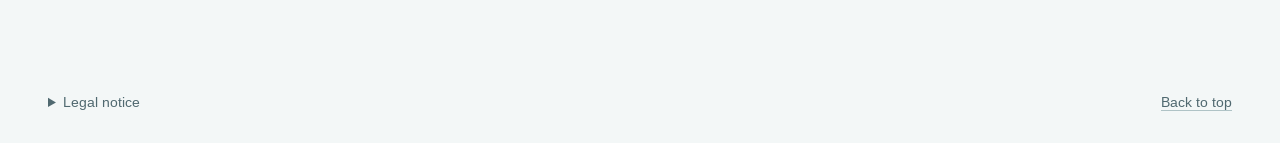
==== commit 40979847: "Keep the ear and cheek attached during portrait motion" ====
--- a/index.html
+++ b/index.html
@@ -31,9 +31,9 @@
     <div class="header-tools">
       <div class="utility">
         <button id="theme" class="icon-button" type="button" aria-label="Dark appearance" title="Dark appearance" aria-pressed="false" hidden><svg class="" viewBox="0 0 24 24" aria-hidden="true" fill="none" stroke="currentColor" stroke-width="1.4" stroke-linecap="round" stroke-linejoin="round"><path d="M20.5 13.2A8.7 8.7 0 0 1 10.8 3.5 8.7 8.7 0 1 0 20.5 13.2Z"/></svg></button>
-        <details class="languages"><summary aria-label="Language: English"><svg class="" viewBox="0 0 24 24" aria-hidden="true" fill="none" stroke="currentColor" stroke-width="1.4" stroke-linecap="round" stroke-linejoin="round"><circle cx="12" cy="12" r="9"/><ellipse cx="12" cy="12" rx="4" ry="9"/><path d="M3 12h18"/></svg><span lang="en">English</span><span class="chevron" aria-hidden="true"></span></summary><nav class="language-options" aria-label="Language"><a class="language-link" href="./index.html?v=83481353ee768142" lang="en" hreflang="en" aria-current="page">English</a>
-<a class="language-link" href="./de/index.html?v=83481353ee768142" lang="de" hreflang="de">Deutsch</a>
-<a class="language-link" href="./pl/index.html?v=83481353ee768142" lang="pl" hreflang="pl">Polski</a></nav></details>
+        <details class="languages"><summary aria-label="Language: English"><svg class="" viewBox="0 0 24 24" aria-hidden="true" fill="none" stroke="currentColor" stroke-width="1.4" stroke-linecap="round" stroke-linejoin="round"><circle cx="12" cy="12" r="9"/><ellipse cx="12" cy="12" rx="4" ry="9"/><path d="M3 12h18"/></svg><span lang="en">English</span><span class="chevron" aria-hidden="true"></span></summary><nav class="language-options" aria-label="Language"><a class="language-link" href="./index.html?v=954c8ce4aa8c1101" lang="en" hreflang="en" aria-current="page">English</a>
+<a class="language-link" href="./de/index.html?v=954c8ce4aa8c1101" lang="de" hreflang="de">Deutsch</a>
+<a class="language-link" href="./pl/index.html?v=954c8ce4aa8c1101" lang="pl" hreflang="pl">Polski</a></nav></details>
       </div>
     </div>
   </div>
@@ -76,6 +76,6 @@
   <nav class="footer-links" aria-label="Main navigation"><a href="#top">Back to top</a></nav>
 </footer>
 <script src="./assets/site.ab75ac2e9dfce5c9.js" defer></script>
-<script type="module" src="./assets/portrait.f7e993cc3c39c9e4.mjs"></script>
+<script type="module" src="./assets/portrait.93962bf5339de664.mjs"></script>
 </body>
 </html>
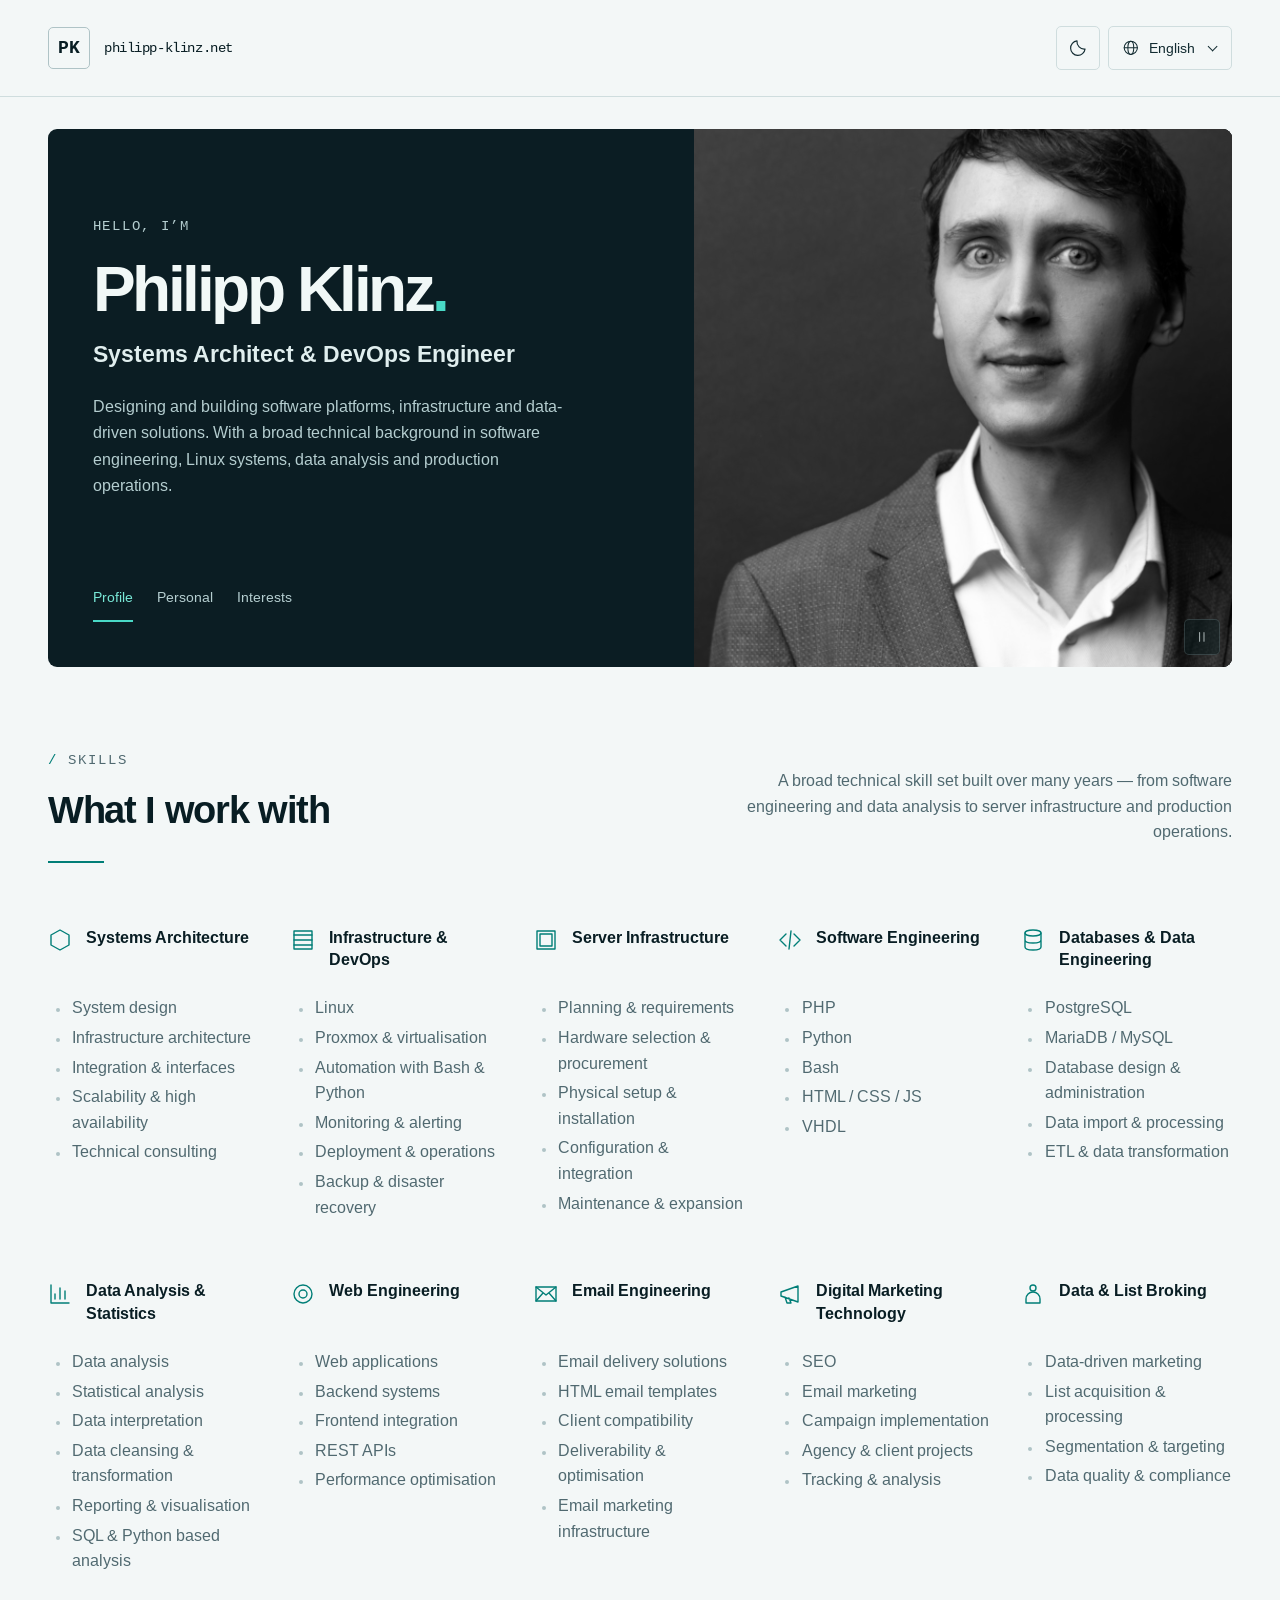
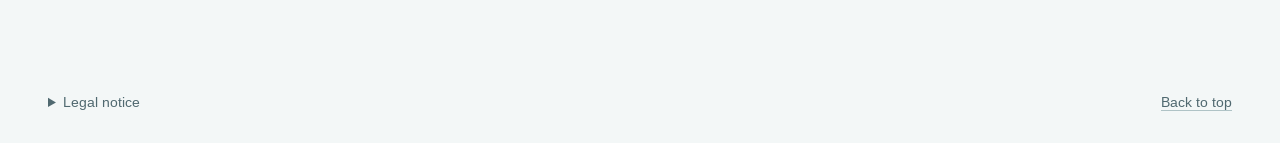
==== commit 7ec1d4e9: "Restore visible portrait rotation around the head volume" ====
--- a/index.html
+++ b/index.html
@@ -31,9 +31,9 @@
     <div class="header-tools">
       <div class="utility">
         <button id="theme" class="icon-button" type="button" aria-label="Dark appearance" title="Dark appearance" aria-pressed="false" hidden><svg class="" viewBox="0 0 24 24" aria-hidden="true" fill="none" stroke="currentColor" stroke-width="1.4" stroke-linecap="round" stroke-linejoin="round"><path d="M20.5 13.2A8.7 8.7 0 0 1 10.8 3.5 8.7 8.7 0 1 0 20.5 13.2Z"/></svg></button>
-        <details class="languages"><summary aria-label="Language: English"><svg class="" viewBox="0 0 24 24" aria-hidden="true" fill="none" stroke="currentColor" stroke-width="1.4" stroke-linecap="round" stroke-linejoin="round"><circle cx="12" cy="12" r="9"/><ellipse cx="12" cy="12" rx="4" ry="9"/><path d="M3 12h18"/></svg><span lang="en">English</span><span class="chevron" aria-hidden="true"></span></summary><nav class="language-options" aria-label="Language"><a class="language-link" href="./index.html?v=954c8ce4aa8c1101" lang="en" hreflang="en" aria-current="page">English</a>
-<a class="language-link" href="./de/index.html?v=954c8ce4aa8c1101" lang="de" hreflang="de">Deutsch</a>
-<a class="language-link" href="./pl/index.html?v=954c8ce4aa8c1101" lang="pl" hreflang="pl">Polski</a></nav></details>
+        <details class="languages"><summary aria-label="Language: English"><svg class="" viewBox="0 0 24 24" aria-hidden="true" fill="none" stroke="currentColor" stroke-width="1.4" stroke-linecap="round" stroke-linejoin="round"><circle cx="12" cy="12" r="9"/><ellipse cx="12" cy="12" rx="4" ry="9"/><path d="M3 12h18"/></svg><span lang="en">English</span><span class="chevron" aria-hidden="true"></span></summary><nav class="language-options" aria-label="Language"><a class="language-link" href="./index.html?v=fb720d6b1e1cf5f5" lang="en" hreflang="en" aria-current="page">English</a>
+<a class="language-link" href="./de/index.html?v=fb720d6b1e1cf5f5" lang="de" hreflang="de">Deutsch</a>
+<a class="language-link" href="./pl/index.html?v=fb720d6b1e1cf5f5" lang="pl" hreflang="pl">Polski</a></nav></details>
       </div>
     </div>
   </div>
@@ -76,6 +76,6 @@
   <nav class="footer-links" aria-label="Main navigation"><a href="#top">Back to top</a></nav>
 </footer>
 <script src="./assets/site.ab75ac2e9dfce5c9.js" defer></script>
-<script type="module" src="./assets/portrait.93962bf5339de664.mjs"></script>
+<script type="module" src="./assets/portrait.f998c51906b3dae9.mjs"></script>
 </body>
 </html>
